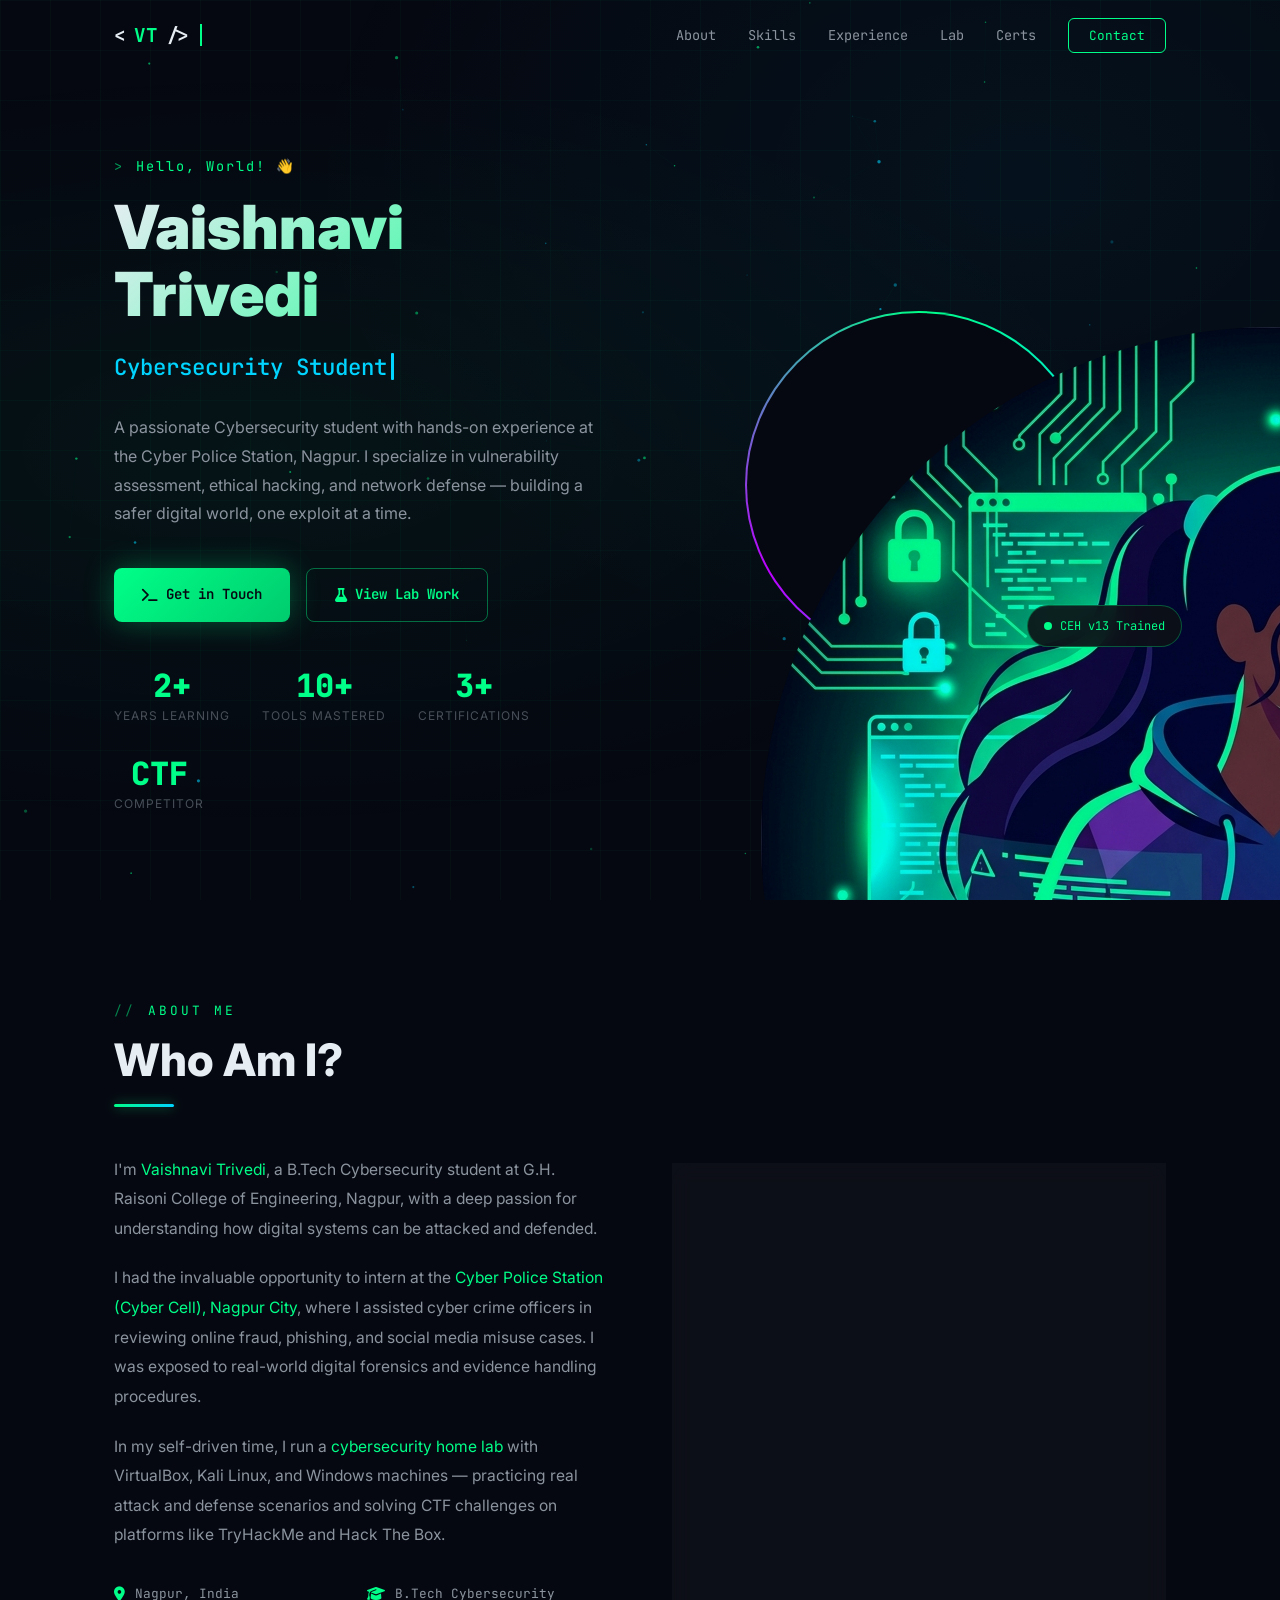
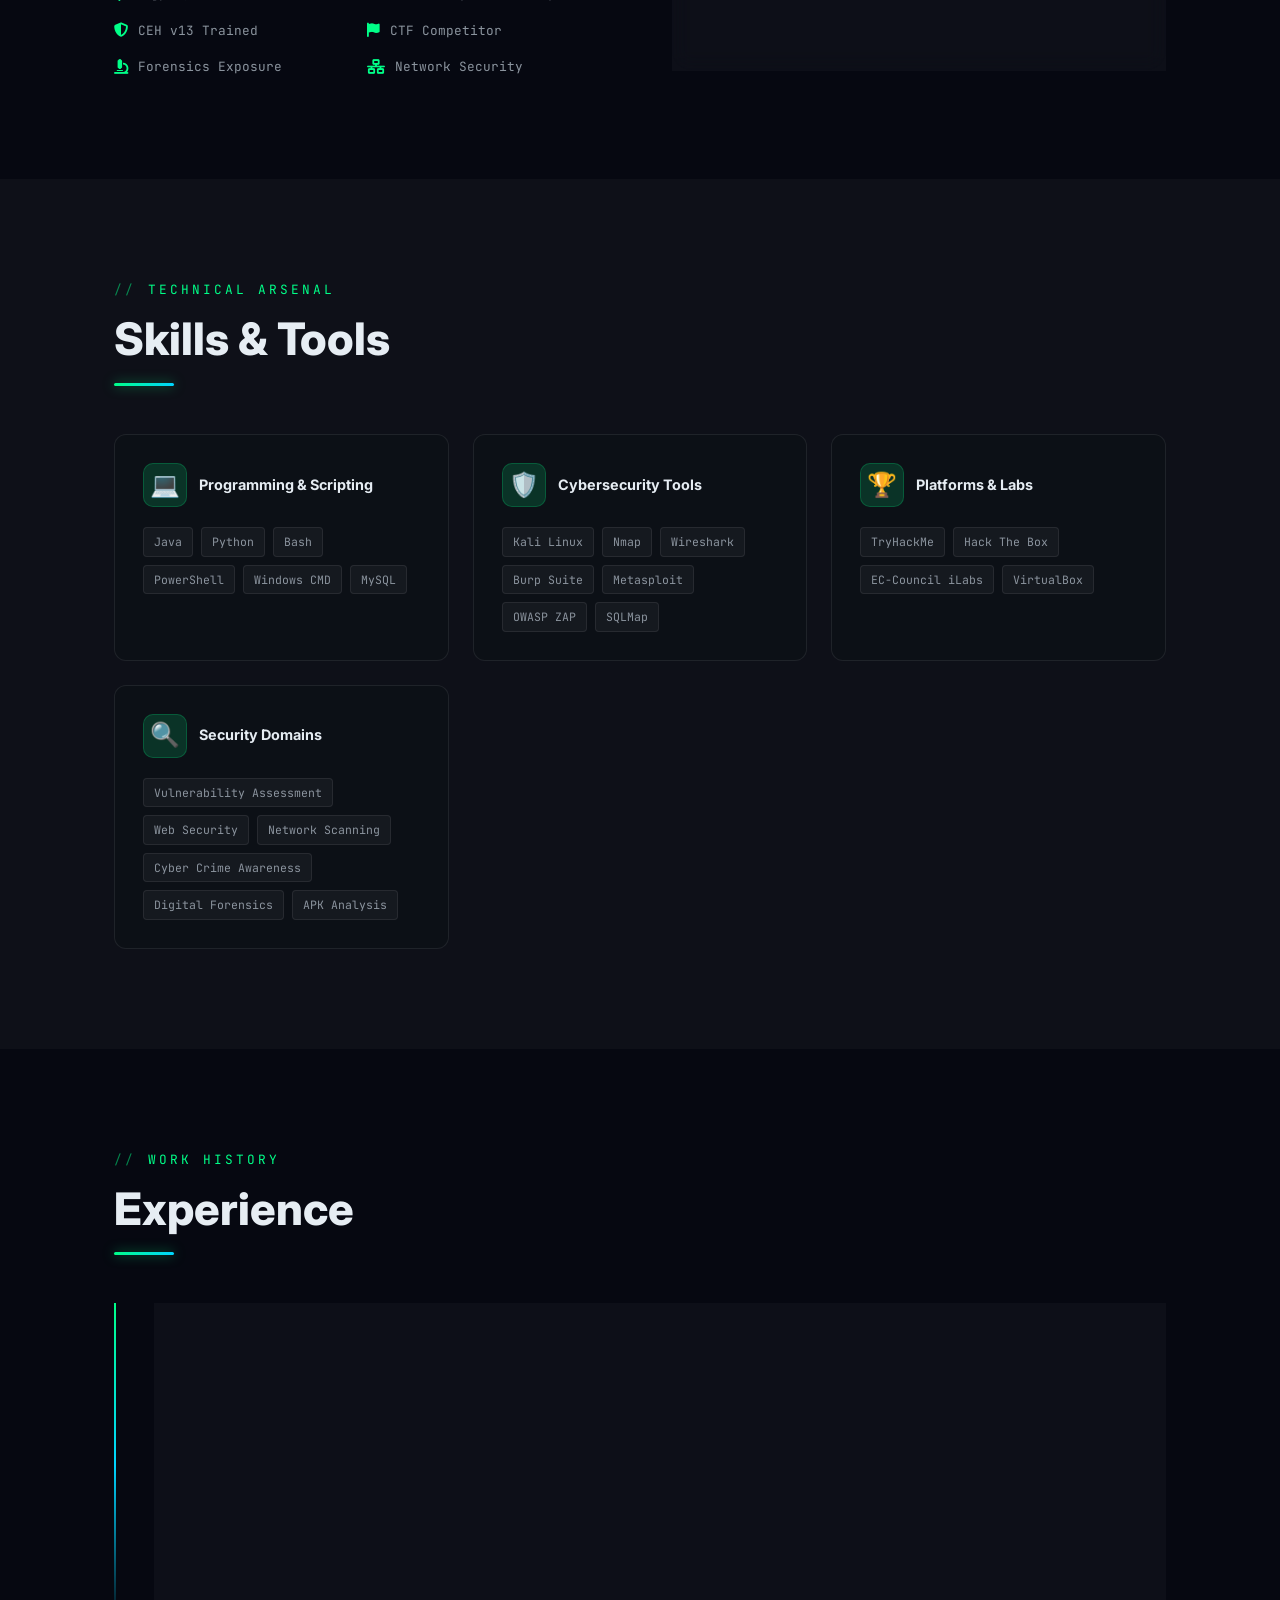
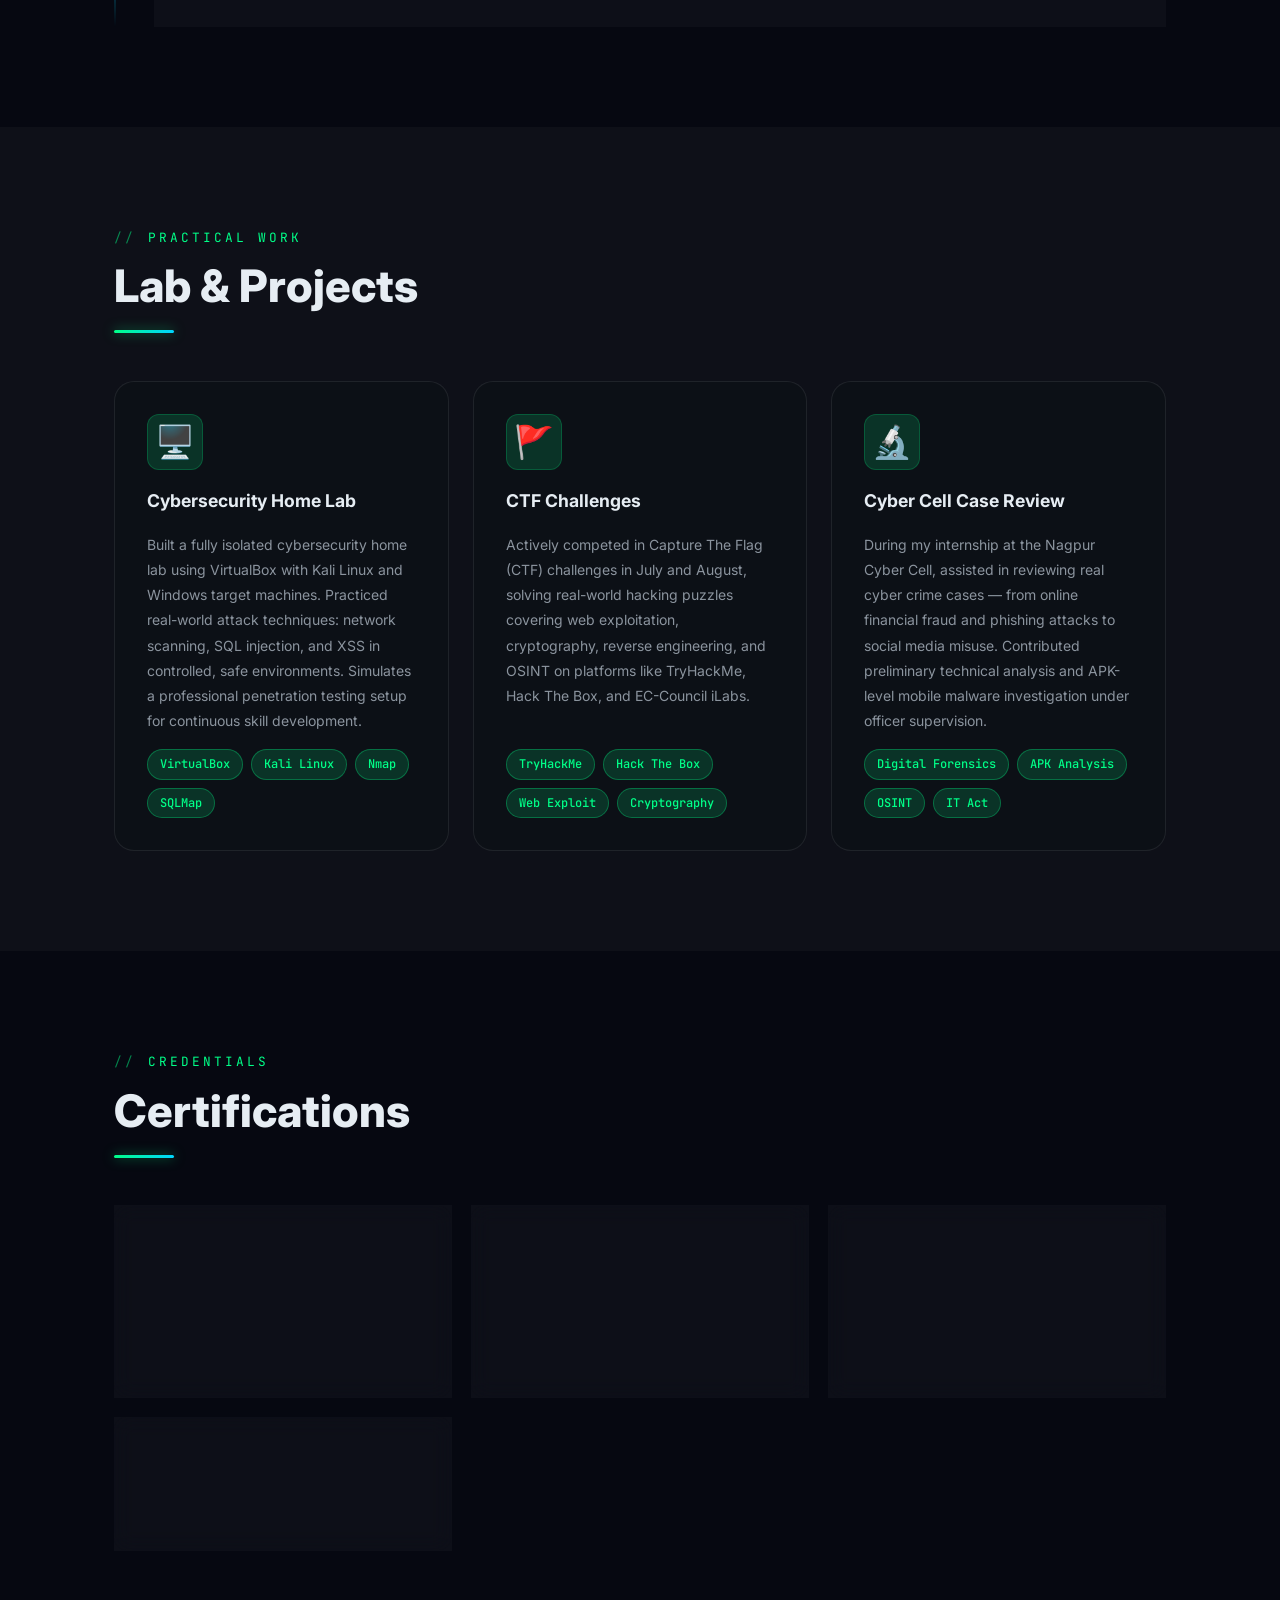
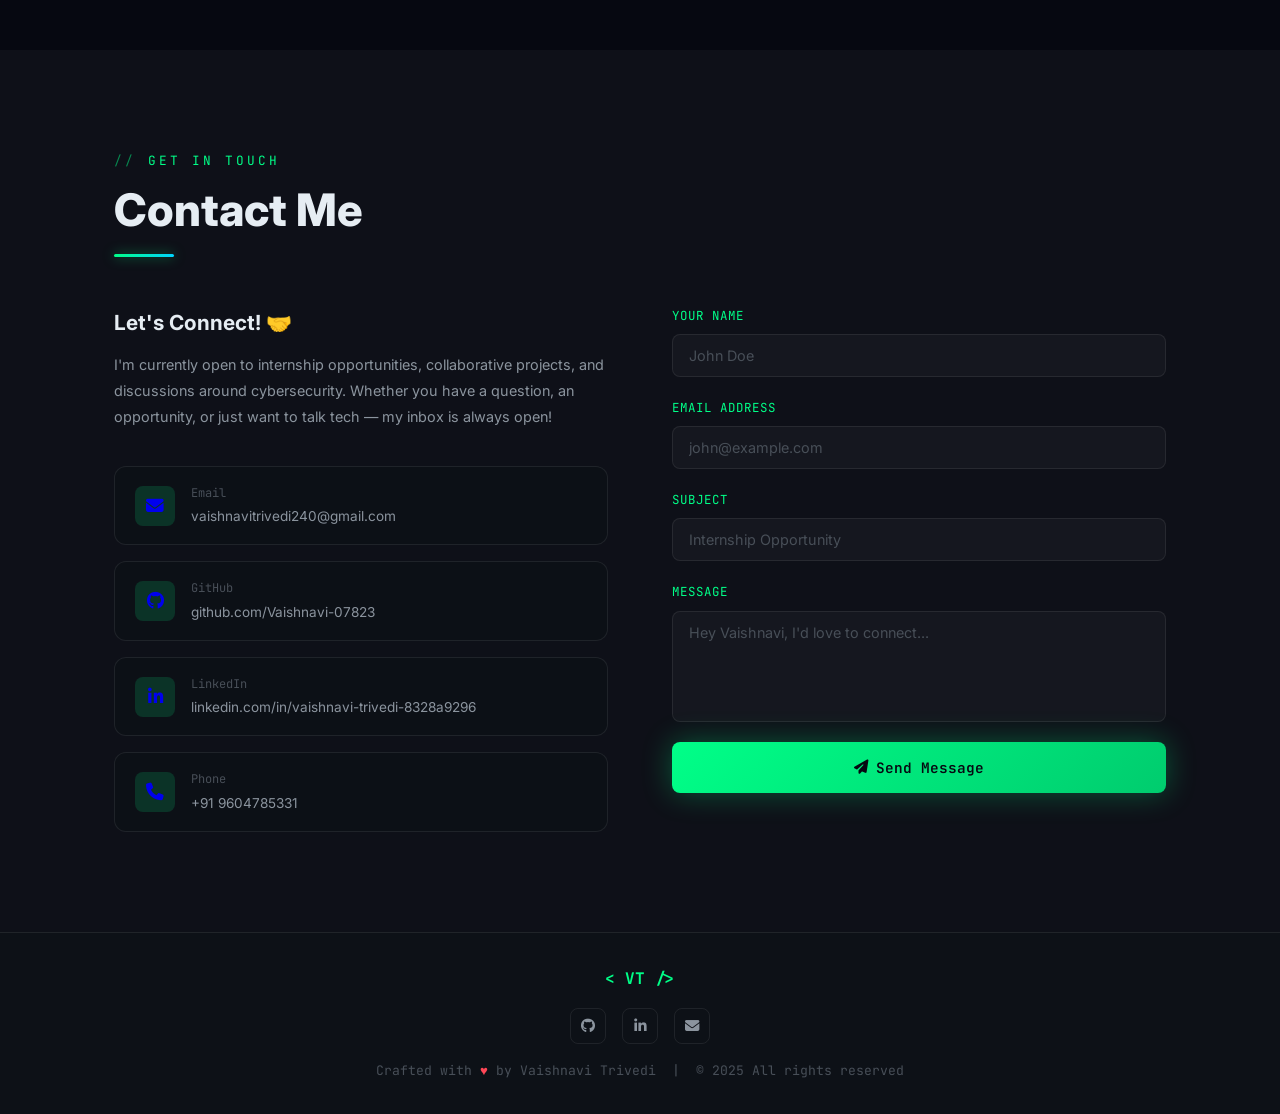
==== index.html @ 53941846 "Initial commit" ====
<!DOCTYPE html>
<html lang="en">

<head>
  <meta charset="UTF-8" />
  <meta name="viewport" content="width=device-width, initial-scale=1.0" />
  <meta name="description"
    content="Vaishnavi Trivedi – Cybersecurity Student & Ethical Hacker. Portfolio showcasing skills in network security, penetration testing, and digital forensics." />
  <meta name="keywords"
    content="Vaishnavi Trivedi, Cybersecurity, Ethical Hacking, CEH, Kali Linux, Penetration Testing, Portfolio" />
  <meta name="author" content="Vaishnavi Trivedi" />
  <meta property="og:title" content="Vaishnavi Trivedi | Cybersecurity Portfolio" />
  <meta property="og:description"
    content="Cybersecurity student specializing in vulnerability assessment, ethical hacking, and network security." />
  <title>Vaishnavi Trivedi | Cybersecurity Portfolio</title>
  <link rel="stylesheet" href="style.css" />
  <!-- Font Awesome for icons -->
  <link rel="stylesheet" href="https://cdnjs.cloudflare.com/ajax/libs/font-awesome/6.5.0/css/all.min.css" />
</head>

<body>

  <!-- Animated Background -->
  <div class="bg-grid"></div>
  <div class="bg-radial"></div>
  <canvas id="particles"></canvas>

  <!-- ===== NAVBAR ===== -->
  <nav id="navbar">
    <div class="nav-container">
      <a href="#hero" class="nav-logo">
        <span>&lt;</span>VT<span>/&gt;</span>
        <span class="cursor-blink"></span>
      </a>
      <button class="hamburger" id="hamburger" aria-label="Toggle menu">
        <span></span><span></span><span></span>
      </button>
      <ul class="nav-links" id="nav-links">
        <li><a href="#about">About</a></li>
        <li><a href="#skills">Skills</a></li>
        <li><a href="#experience">Experience</a></li>
        <li><a href="#projects">Lab</a></li>
        <li><a href="#certifications">Certs</a></li>
        <li><a href="#contact" class="nav-cta">Contact</a></li>
      </ul>
    </div>
  </nav>

  <!-- ===== HERO ===== -->
  <section id="hero">
    <div class="container">
      <div class="hero-content">
        <div class="hero-text">
          <div class="hero-eyebrow">Hello, World! 👋</div>
          <h1 class="hero-name">Vaishnavi Trivedi</h1>
          <div class="hero-typing-container">
            <span id="typing-text"></span><span class="cursor"></span>
          </div>
          <p class="hero-desc">
            A passionate Cybersecurity student with hands-on experience at the Cyber Police Station, Nagpur.
            I specialize in vulnerability assessment, ethical hacking, and network defense — building a safer digital
            world, one exploit at a time.
          </p>
          <div class="hero-btns">
            <a href="#contact" class="btn btn-primary" id="hero-contact-btn">
              <i class="fas fa-terminal"></i> Get in Touch
            </a>
            <a href="#projects" class="btn btn-outline" id="hero-lab-btn">
              <i class="fas fa-flask"></i> View Lab Work
            </a>
          </div>
          <div class="hero-stats">
            <div class="stat-item">
              <div class="stat-number">2+</div>
              <div class="stat-label">Years Learning</div>
            </div>
            <div class="stat-item">
              <div class="stat-number">10+</div>
              <div class="stat-label">Tools Mastered</div>
            </div>
            <div class="stat-item">
              <div class="stat-number">3+</div>
              <div class="stat-label">Certifications</div>
            </div>
            <div class="stat-item">
              <div class="stat-number">CTF</div>
              <div class="stat-label">Competitor</div>
            </div>
          </div>
        </div>
        <div class="hero-image-wrap">
          <div class="hero-image-ring">
            <img src="profile.png" alt="Vaishnavi Trivedi" class="hero-img" />
          </div>
          <div class="hero-badge">
            <span class="dot"></span>
            CEH v13 Trained
          </div>
        </div>
      </div>
    </div>
  </section>

  <!-- ===== ABOUT ===== -->
  <section id="about" class="section">
    <div class="container">
      <div class="reveal">
        <div class="section-label">About Me</div>
        <h2 class="section-title">Who Am I?</h2>
        <div class="line-accent"></div>
      </div>
      <div class="about-grid">
        <div class="about-text reveal">
          <p>
            I'm <span class="highlight">Vaishnavi Trivedi</span>, a B.Tech Cybersecurity student at
            G.H. Raisoni College of Engineering, Nagpur, with a deep passion for understanding how digital systems
            can be attacked and defended.
          </p>
          <p>
            I had the invaluable opportunity to intern at the <span class="highlight">Cyber Police Station (Cyber Cell),
              Nagpur City</span>,
            where I assisted cyber crime officers in reviewing online fraud, phishing, and social media misuse cases.
            I was exposed to real-world digital forensics and evidence handling procedures.
          </p>
          <p>
            In my self-driven time, I run a <span class="highlight">cybersecurity home lab</span> with VirtualBox, Kali
            Linux, and
            Windows machines — practicing real attack and defense scenarios and solving CTF challenges on platforms like
            TryHackMe and Hack The Box.
          </p>
          <div class="about-highlights">
            <div class="highlight-item"><span class="icon"><i class="fas fa-map-marker-alt"></i></span> Nagpur, India
            </div>
            <div class="highlight-item"><span class="icon"><i class="fas fa-graduation-cap"></i></span> B.Tech
              Cybersecurity</div>
            <div class="highlight-item"><span class="icon"><i class="fas fa-shield-alt"></i></span> CEH v13 Trained
            </div>
            <div class="highlight-item"><span class="icon"><i class="fas fa-flag"></i></span> CTF Competitor</div>
            <div class="highlight-item"><span class="icon"><i class="fas fa-microscope"></i></span> Forensics Exposure
            </div>
            <div class="highlight-item"><span class="icon"><i class="fas fa-network-wired"></i></span> Network Security
            </div>
          </div>
        </div>
        <div class="about-card reveal">
          <h3><i class="fas fa-graduation-cap"></i> &nbsp; Education</h3>
          <div class="edu-item">
            <div class="edu-degree">B.Tech – Cyber Security</div>
            <div class="edu-school">G.H. Raisoni College of Engineering, Nagpur</div>
            <div class="edu-year">2023 – 2027</div>
          </div>
          <div class="edu-item">
            <div class="edu-degree">HSC – Information Technology</div>
            <div class="edu-school">Priaanti Junior College, Nagpur</div>
            <div class="edu-year">2021 – 2023</div>
          </div>
          <div style="margin-top: 28px; padding-top: 24px; border-top: 1px solid var(--border);">
            <h3><i class="fas fa-envelope"></i> &nbsp; Contact Info</h3>
            <div style="display: flex; flex-direction: column; gap: 10px; margin-top: 12px;">
              <div class="highlight-item" style="font-size: 0.82rem;">
                <span class="icon"><i class="fas fa-phone"></i></span>
                <a href="tel:9604785331" style="color: var(--text-secondary); text-decoration: none;">+91 9604785331</a>
              </div>
              <div class="highlight-item" style="font-size: 0.82rem;">
                <span class="icon"><i class="fas fa-at"></i></span>
                <a href="mailto:vaishnavitrivedi240@gmail.com"
                  style="color: var(--text-secondary); text-decoration: none;">vaishnavitrivedi240@gmail.com</a>
              </div>
            </div>
          </div>
        </div>
      </div>
    </div>
  </section>

  <!-- ===== SKILLS ===== -->
  <section id="skills" class="section">
    <div class="container">
      <div class="reveal">
        <div class="section-label">Technical Arsenal</div>
        <h2 class="section-title">Skills & Tools</h2>
        <div class="line-accent"></div>
      </div>
      <div class="skills-grid">
        <div class="skill-card reveal">
          <div class="skill-card-header">
            <div class="skill-icon">💻</div>
            <h3>Programming & Scripting</h3>
          </div>
          <div class="skill-tags">
            <span class="skill-tag">Java</span>
            <span class="skill-tag">Python</span>
            <span class="skill-tag">Bash</span>
            <span class="skill-tag">PowerShell</span>
            <span class="skill-tag">Windows CMD</span>
            <span class="skill-tag">MySQL</span>
          </div>
        </div>
        <div class="skill-card reveal">
          <div class="skill-card-header">
            <div class="skill-icon">🛡️</div>
            <h3>Cybersecurity Tools</h3>
          </div>
          <div class="skill-tags">
            <span class="skill-tag">Kali Linux</span>
            <span class="skill-tag">Nmap</span>
            <span class="skill-tag">Wireshark</span>
            <span class="skill-tag">Burp Suite</span>
            <span class="skill-tag">Metasploit</span>
            <span class="skill-tag">OWASP ZAP</span>
            <span class="skill-tag">SQLMap</span>
          </div>
        </div>
        <div class="skill-card reveal">
          <div class="skill-card-header">
            <div class="skill-icon">🏆</div>
            <h3>Platforms & Labs</h3>
          </div>
          <div class="skill-tags">
            <span class="skill-tag">TryHackMe</span>
            <span class="skill-tag">Hack The Box</span>
            <span class="skill-tag">EC-Council iLabs</span>
            <span class="skill-tag">VirtualBox</span>
          </div>
        </div>
        <div class="skill-card reveal">
          <div class="skill-card-header">
            <div class="skill-icon">🔍</div>
            <h3>Security Domains</h3>
          </div>
          <div class="skill-tags">
            <span class="skill-tag">Vulnerability Assessment</span>
            <span class="skill-tag">Web Security</span>
            <span class="skill-tag">Network Scanning</span>
            <span class="skill-tag">Cyber Crime Awareness</span>
            <span class="skill-tag">Digital Forensics</span>
            <span class="skill-tag">APK Analysis</span>
          </div>
        </div>
      </div>
    </div>
  </section>

  <!-- ===== EXPERIENCE ===== -->
  <section id="experience" class="section">
    <div class="container">
      <div class="reveal">
        <div class="section-label">Work History</div>
        <h2 class="section-title">Experience</h2>
        <div class="line-accent"></div>
      </div>
      <div class="timeline">
        <div class="timeline-item reveal">
          <div class="timeline-dot"></div>
          <div class="timeline-card">
            <div class="timeline-header">
              <div class="timeline-title">Cybersecurity Intern</div>
              <div class="timeline-date">Dec 2025 – Jan 2026</div>
            </div>
            <div class="timeline-company">
              <i class="fas fa-building"></i> &nbsp; Cyber Police Station (Cyber Cell), Nagpur City
            </div>
            <ul class="timeline-list">
              <li>Assisted cyber crime officers in reviewing reported cases including online fraud, phishing, and social
                media misuse.</li>
              <li>Supported cyber crime complaint documentation and preliminary technical analysis under supervision.
              </li>
              <li>Gained hands-on exposure to basic cyber forensic examination of digital evidence.</li>
              <li>Assisted in social media analysis and financial fraud case review.</li>
              <li>Performed introductory APK analysis to understand malicious mobile application behavior.</li>
              <li>Learned cyber crime investigation workflow, cyber law basics (IT Act), and evidence handling
                procedures.</li>
            </ul>
          </div>
        </div>
      </div>
    </div>
  </section>

  <!-- ===== LAB / PROJECTS ===== -->
  <section id="projects" class="section">
    <div class="container">
      <div class="reveal">
        <div class="section-label">Practical Work</div>
        <h2 class="section-title">Lab & Projects</h2>
        <div class="line-accent"></div>
      </div>
      <div class="projects-grid">
        <div class="project-card reveal">
          <div class="project-icon">🖥️</div>
          <div class="project-title">Cybersecurity Home Lab</div>
          <div class="project-desc">
            Built a fully isolated cybersecurity home lab using VirtualBox with Kali Linux and Windows target machines.
            Practiced real-world attack techniques: network scanning, SQL injection, and XSS in controlled, safe
            environments.
            Simulates a professional penetration testing setup for continuous skill development.
          </div>
          <div class="project-tags">
            <span class="tag">VirtualBox</span>
            <span class="tag">Kali Linux</span>
            <span class="tag">Nmap</span>
            <span class="tag">SQLMap</span>
          </div>
        </div>
        <div class="project-card reveal">
          <div class="project-icon">🚩</div>
          <div class="project-title">CTF Challenges</div>
          <div class="project-desc">
            Actively competed in Capture The Flag (CTF) challenges in July and August, solving real-world hacking
            puzzles covering web exploitation, cryptography, reverse engineering, and OSINT on platforms like
            TryHackMe, Hack The Box, and EC-Council iLabs.
          </div>
          <div class="project-tags">
            <span class="tag">TryHackMe</span>
            <span class="tag">Hack The Box</span>
            <span class="tag">Web Exploit</span>
            <span class="tag">Cryptography</span>
          </div>
        </div>
        <div class="project-card reveal">
          <div class="project-icon">🔬</div>
          <div class="project-title">Cyber Cell Case Review</div>
          <div class="project-desc">
            During my internship at the Nagpur Cyber Cell, assisted in reviewing real cyber crime cases — from online
            financial
            fraud and phishing attacks to social media misuse. Contributed preliminary technical analysis and APK-level
            mobile malware investigation under officer supervision.
          </div>
          <div class="project-tags">
            <span class="tag">Digital Forensics</span>
            <span class="tag">APK Analysis</span>
            <span class="tag">OSINT</span>
            <span class="tag">IT Act</span>
          </div>
        </div>
      </div>
    </div>
  </section>

  <!-- ===== CERTIFICATIONS ===== -->
  <section id="certifications" class="section">
    <div class="container">
      <div class="reveal">
        <div class="section-label">Credentials</div>
        <h2 class="section-title">Certifications</h2>
        <div class="line-accent"></div>
      </div>
      <div class="certs-grid">
        <div class="cert-card reveal">
          <div class="cert-icon">🎯</div>
          <div class="cert-info">
            <div class="cert-name">Certified Ethical Hacker (CEH v13)</div>
            <div class="cert-issuer">EC-Council / Simplilearn</div>
            <span class="cert-status completed">Training Completed</span>
            <span class="cert-status scheduled" style="margin-left: 6px;">Exam: March 2026</span>
          </div>
        </div>
        <div class="cert-card reveal">
          <div class="cert-icon">🌐</div>
          <div class="cert-info">
            <div class="cert-name">CompTIA Network+</div>
            <div class="cert-issuer">CompTIA</div>
            <span class="cert-status completed">Training – 11 CDUs</span>
          </div>
        </div>
        <div class="cert-card reveal">
          <div class="cert-icon">📚</div>
          <div class="cert-info">
            <div class="cert-name">Cybersecurity Courses</div>
            <div class="cert-issuer">Great Learning</div>
            <span class="cert-status completed">3 Courses Completed</span>
          </div>
        </div>
        <div class="cert-card reveal">
          <div class="cert-icon">🚩</div>
          <div class="cert-info">
            <div class="cert-name">CTF Participation</div>
            <div class="cert-issuer">Multiple Platforms</div>
            <span class="cert-status completed">July & August</span>
          </div>
        </div>
      </div>
    </div>
  </section>

  <!-- ===== CONTACT ===== -->
  <section id="contact" class="section">
    <div class="container">
      <div class="reveal">
        <div class="section-label">Get In Touch</div>
        <h2 class="section-title">Contact Me</h2>
        <div class="line-accent"></div>
      </div>
      <div class="contact-grid">
        <div class="reveal">
          <div class="contact-info-title">Let's Connect! 🤝</div>
          <div class="contact-info-desc">
            I'm currently open to internship opportunities, collaborative projects, and discussions around
            cybersecurity.
            Whether you have a question, an opportunity, or just want to talk tech — my inbox is always open!
          </div>
          <div class="contact-links">
            <a href="mailto:vaishnavitrivedi240@gmail.com" class="contact-link" id="email-link">
              <div class="contact-link-icon"><i class="fas fa-envelope"></i></div>
              <div class="contact-link-text">
                <span class="contact-link-label">Email</span>
                vaishnavitrivedi240@gmail.com
              </div>
            </a>
            <a href="https://github.com/Vaishnavi-07823" target="_blank" rel="noopener" class="contact-link"
              id="github-link">
              <div class="contact-link-icon"><i class="fab fa-github"></i></div>
              <div class="contact-link-text">
                <span class="contact-link-label">GitHub</span>
                github.com/Vaishnavi-07823
              </div>
            </a>
            <a href="https://linkedin.com/in/vaishnavi-trivedi-8328a9296/" target="_blank" rel="noopener"
              class="contact-link" id="linkedin-link">
              <div class="contact-link-icon"><i class="fab fa-linkedin-in"></i></div>
              <div class="contact-link-text">
                <span class="contact-link-label">LinkedIn</span>
                linkedin.com/in/vaishnavi-trivedi-8328a9296
              </div>
            </a>
            <a href="tel:9604785331" class="contact-link" id="phone-link">
              <div class="contact-link-icon"><i class="fas fa-phone"></i></div>
              <div class="contact-link-text">
                <span class="contact-link-label">Phone</span>
                +91 9604785331
              </div>
            </a>
          </div>
        </div>
        <div class="reveal">
          <form class="contact-form" id="contact-form">
            <div class="form-group">
              <label for="name">YOUR NAME</label>
              <input type="text" id="name" name="name" placeholder="John Doe" required />
            </div>
            <div class="form-group">
              <label for="email">EMAIL ADDRESS</label>
              <input type="email" id="email" name="email" placeholder="john@example.com" required />
            </div>
            <div class="form-group">
              <label for="subject">SUBJECT</label>
              <input type="text" id="subject" name="subject" placeholder="Internship Opportunity" required />
            </div>
            <div class="form-group">
              <label for="message">MESSAGE</label>
              <textarea id="message" name="message" rows="5" placeholder="Hey Vaishnavi, I'd love to connect..."
                required></textarea>
            </div>
            <button type="submit" class="btn btn-primary btn-submit" id="submit-btn">
              <i class="fas fa-paper-plane"></i> Send Message
            </button>
          </form>
        </div>
      </div>
    </div>
  </section>

  <!-- ===== FOOTER ===== -->
  <footer>
    <div class="container">
      <div class="footer-content">
        <div class="footer-logo">&lt; VT /&gt;</div>
        <div class="footer-social">
          <a href="https://github.com/Vaishnavi-07823" target="_blank" rel="noopener" title="GitHub"
            id="footer-github"><i class="fab fa-github"></i></a>
          <a href="https://linkedin.com/in/vaishnavi-trivedi-8328a9296/" target="_blank" rel="noopener" title="LinkedIn"
            id="footer-linkedin"><i class="fab fa-linkedin-in"></i></a>
          <a href="mailto:vaishnavitrivedi240@gmail.com" title="Email" id="footer-email"><i
              class="fas fa-envelope"></i></a>
        </div>
        <div class="footer-text">
          Crafted with <span class="heart">♥</span> by Vaishnavi Trivedi &nbsp;|&nbsp; © 2025 All rights reserved
        </div>
      </div>
    </div>
  </footer>

  <!-- Scroll To Top -->
  <button id="scroll-top" aria-label="Scroll to top" title="Back to top">
    <i class="fas fa-chevron-up"></i>
  </button>

  <script src="script.js"></script>
</body>

</html>
---- style.css ----
/* ===== IMPORTS ===== */
@import url('https://fonts.googleapis.com/css2?family=Inter:wght@300;400;500;600;700;800;900&family=JetBrains+Mono:wght@400;500;700&display=swap');

/* ===== CSS VARIABLES ===== */
:root {
  --bg-primary: #060811;
  --bg-secondary: #0d1117;
  --bg-card: rgba(13, 17, 23, 0.8);
  --bg-glass: rgba(255, 255, 255, 0.03);
  --neon-green: #00ff88;
  --neon-cyan: #00d4ff;
  --neon-purple: #bd00ff;
  --accent: #00ff88;
  --accent-dim: rgba(0, 255, 136, 0.15);
  --text-primary: #e6edf3;
  --text-secondary: #8b949e;
  --text-muted: #484f58;
  --border: rgba(255, 255, 255, 0.08);
  --border-glow: rgba(0, 255, 136, 0.3);
  --font-main: 'Inter', sans-serif;
  --font-mono: 'JetBrains Mono', monospace;
  --nav-height: 70px;
  --transition: all 0.3s cubic-bezier(0.4, 0, 0.2, 1);
  --shadow-glow: 0 0 30px rgba(0, 255, 136, 0.15);
  --shadow-card: 0 8px 32px rgba(0, 0, 0, 0.5);
  --radius: 12px;
  --radius-lg: 20px;
}

/* ===== RESET & BASE ===== */
*, *::before, *::after { box-sizing: border-box; margin: 0; padding: 0; }

html { scroll-behavior: smooth; scroll-padding-top: var(--nav-height); }

body {
  font-family: var(--font-main);
  background-color: var(--bg-primary);
  color: var(--text-primary);
  line-height: 1.7;
  overflow-x: hidden;
}

/* ===== SCROLLBAR ===== */
::-webkit-scrollbar { width: 6px; }
::-webkit-scrollbar-track { background: var(--bg-secondary); }
::-webkit-scrollbar-thumb { background: var(--neon-green); border-radius: 3px; }

/* ===== SELECTION ===== */
::selection { background: var(--accent-dim); color: var(--neon-green); }

/* ===== ANIMATED BG ===== */
.bg-grid {
  position: fixed;
  inset: 0;
  background-image:
    linear-gradient(rgba(0, 255, 136, 0.03) 1px, transparent 1px),
    linear-gradient(90deg, rgba(0, 255, 136, 0.03) 1px, transparent 1px);
  background-size: 50px 50px;
  z-index: 0;
  pointer-events: none;
}

.bg-radial {
  position: fixed;
  inset: 0;
  background: radial-gradient(ellipse at 20% 50%, rgba(0, 255, 136, 0.05) 0%, transparent 60%),
              radial-gradient(ellipse at 80% 20%, rgba(0, 212, 255, 0.05) 0%, transparent 50%);
  z-index: 0;
  pointer-events: none;
}

/* ===== PARTICLES ===== */
#particles {
  position: fixed;
  inset: 0;
  z-index: 0;
  pointer-events: none;
}

/* ===== UTILITY ===== */
.container { max-width: 1100px; margin: 0 auto; padding: 0 24px; position: relative; z-index: 1; }
.section { padding: 100px 0; }
.highlight { color: var(--neon-green); }
.tag {
  display: inline-block;
  padding: 4px 12px;
  background: var(--accent-dim);
  color: var(--neon-green);
  border: 1px solid rgba(0, 255, 136, 0.3);
  border-radius: 20px;
  font-family: var(--font-mono);
  font-size: 0.75rem;
  font-weight: 500;
}

.section-label {
  font-family: var(--font-mono);
  font-size: 0.8rem;
  color: var(--neon-green);
  letter-spacing: 3px;
  text-transform: uppercase;
  display: flex;
  align-items: center;
  gap: 12px;
  margin-bottom: 12px;
}
.section-label::before {
  content: '//';
  opacity: 0.5;
}

.section-title {
  font-size: clamp(1.8rem, 4vw, 2.8rem);
  font-weight: 800;
  color: var(--text-primary);
  line-height: 1.2;
  margin-bottom: 16px;
}

.line-accent {
  width: 60px;
  height: 3px;
  background: linear-gradient(90deg, var(--neon-green), var(--neon-cyan));
  border-radius: 2px;
  margin-bottom: 48px;
  box-shadow: 0 0 12px rgba(0, 255, 136, 0.5);
}

/* ===== NAVBAR ===== */
#navbar {
  position: fixed;
  top: 0; left: 0; right: 0;
  height: var(--nav-height);
  z-index: 1000;
  transition: var(--transition);
}
#navbar.scrolled {
  background: rgba(6, 8, 17, 0.95);
  backdrop-filter: blur(20px);
  border-bottom: 1px solid var(--border);
  box-shadow: 0 4px 30px rgba(0, 0, 0, 0.5);
}
.nav-container {
  max-width: 1100px;
  margin: 0 auto;
  padding: 0 24px;
  height: 100%;
  display: flex;
  align-items: center;
  justify-content: space-between;
}
.nav-logo {
  font-family: var(--font-mono);
  font-size: 1.2rem;
  font-weight: 700;
  color: var(--neon-green);
  text-decoration: none;
  display: flex;
  align-items: center;
  gap: 8px;
}
.nav-logo span { color: var(--text-primary); }
.nav-logo .cursor-blink {
  display: inline-block;
  width: 2px;
  height: 1.1em;
  background: var(--neon-green);
  margin-left: 2px;
  animation: blink 1s step-end infinite;
  vertical-align: middle;
}

.nav-links {
  display: flex;
  align-items: center;
  gap: 32px;
  list-style: none;
}
.nav-links a {
  font-family: var(--font-mono);
  font-size: 0.85rem;
  color: var(--text-secondary);
  text-decoration: none;
  transition: var(--transition);
  position: relative;
}
.nav-links a::before {
  content: '';
  position: absolute;
  bottom: -4px;
  left: 0; right: 0;
  height: 1px;
  background: var(--neon-green);
  transform: scaleX(0);
  transition: var(--transition);
}
.nav-links a:hover, .nav-links a.active {
  color: var(--neon-green);
}
.nav-links a:hover::before, .nav-links a.active::before {
  transform: scaleX(1);
}
.nav-cta {
  font-family: var(--font-mono) !important;
  font-size: 0.8rem !important;
  padding: 8px 20px;
  background: transparent;
  border: 1px solid var(--neon-green);
  color: var(--neon-green) !important;
  border-radius: 6px;
  cursor: pointer;
  transition: var(--transition) !important;
}
.nav-cta:hover {
  background: var(--accent-dim) !important;
  box-shadow: 0 0 20px rgba(0, 255, 136, 0.2) !important;
}
.nav-cta::before { display: none !important; }

.hamburger {
  display: none;
  flex-direction: column;
  gap: 5px;
  cursor: pointer;
  padding: 8px;
  background: none;
  border: none;
}
.hamburger span {
  display: block;
  width: 22px;
  height: 2px;
  background: var(--neon-green);
  border-radius: 2px;
  transition: var(--transition);
}
.hamburger.active span:nth-child(1) { transform: translateY(7px) rotate(45deg); }
.hamburger.active span:nth-child(2) { opacity: 0; }
.hamburger.active span:nth-child(3) { transform: translateY(-7px) rotate(-45deg); }

/* ===== HERO ===== */
#hero {
  min-height: 100vh;
  display: flex;
  align-items: center;
  position: relative;
  overflow: hidden;
  padding-top: var(--nav-height);
}

.hero-content {
  display: grid;
  grid-template-columns: 1fr 1fr;
  gap: 64px;
  align-items: center;
}

.hero-text { animation: fadeInLeft 0.8s ease forwards; }

.hero-eyebrow {
  font-family: var(--font-mono);
  font-size: 0.85rem;
  color: var(--neon-green);
  letter-spacing: 2px;
  margin-bottom: 16px;
  display: flex;
  align-items: center;
  gap: 12px;
}
.hero-eyebrow::before { content: '>'; opacity: 0.6; }

.hero-name {
  font-size: clamp(2.2rem, 5vw, 3.8rem);
  font-weight: 900;
  line-height: 1.1;
  margin-bottom: 16px;
  background: linear-gradient(135deg, var(--text-primary) 0%, var(--neon-green) 100%);
  -webkit-background-clip: text;
  -webkit-text-fill-color: transparent;
  background-clip: text;
}

.hero-typing-container {
  font-family: var(--font-mono);
  font-size: clamp(1rem, 2.5vw, 1.4rem);
  font-weight: 500;
  color: var(--neon-cyan);
  min-height: 2em;
  margin-bottom: 24px;
  display: flex;
  align-items: center;
  gap: 4px;
}
#typing-text { display: inline; }
.cursor {
  display: inline-block;
  width: 3px;
  height: 1.2em;
  background: var(--neon-cyan);
  border-radius: 1px;
  animation: blink 0.8s step-end infinite;
  flex-shrink: 0;
}

.hero-desc {
  font-size: 1rem;
  color: var(--text-secondary);
  max-width: 480px;
  margin-bottom: 40px;
  line-height: 1.8;
}

.hero-btns { display: flex; gap: 16px; flex-wrap: wrap; }

.btn {
  padding: 14px 28px;
  border-radius: 8px;
  font-family: var(--font-mono);
  font-size: 0.875rem;
  font-weight: 600;
  cursor: pointer;
  text-decoration: none;
  display: inline-flex;
  align-items: center;
  gap: 8px;
  transition: var(--transition);
  position: relative;
  overflow: hidden;
}
.btn::before {
  content: '';
  position: absolute;
  inset: 0;
  background: linear-gradient(45deg, transparent, rgba(255,255,255,0.03), transparent);
  transform: translateX(-100%);
  transition: transform 0.5s ease;
}
.btn:hover::before { transform: translateX(100%); }

.btn-primary {
  background: linear-gradient(135deg, var(--neon-green) 0%, #00cc6e 100%);
  color: var(--bg-primary);
  border: none;
  box-shadow: 0 0 30px rgba(0, 255, 136, 0.3);
}
.btn-primary:hover {
  transform: translateY(-2px);
  box-shadow: 0 0 50px rgba(0, 255, 136, 0.5);
}

.btn-outline {
  background: transparent;
  color: var(--neon-green);
  border: 1px solid rgba(0, 255, 136, 0.4);
}
.btn-outline:hover {
  background: var(--accent-dim);
  border-color: var(--neon-green);
  transform: translateY(-2px);
  box-shadow: var(--shadow-glow);
}

/* Hero Image */
.hero-image-wrap {
  display: flex;
  justify-content: center;
  animation: fadeInRight 0.8s ease forwards;
  position: relative;
}

.hero-image-ring {
  position: relative;
  width: 340px;
  height: 340px;
}

.hero-image-ring::before {
  content: '';
  position: absolute;
  inset: -4px;
  border-radius: 50%;
  background: conic-gradient(from 0deg, var(--neon-green), var(--neon-cyan), var(--neon-purple), var(--neon-green));
  animation: spin 4s linear infinite;
}
.hero-image-ring::after {
  content: '';
  position: absolute;
  inset: -2px;
  border-radius: 50%;
  background: var(--bg-primary);
}

.hero-img {
  position: absolute;
  inset: 12px;
  border-radius: 50%;
  object-fit: cover;
  z-index: 1;
  filter: brightness(0.95) saturate(1.1);
}

.hero-badge {
  position: absolute;
  bottom: 8px;
  right: -16px;
  background: rgba(13, 17, 23, 0.9);
  border: 1px solid var(--border-glow);
  border-radius: 40px;
  padding: 10px 16px;
  display: flex;
  align-items: center;
  gap: 8px;
  font-family: var(--font-mono);
  font-size: 0.75rem;
  color: var(--neon-green);
  backdrop-filter: blur(10px);
  z-index: 2;
  animation: float 3s ease-in-out infinite;
}
.hero-badge .dot {
  width: 8px; height: 8px;
  background: var(--neon-green);
  border-radius: 50%;
  animation: pulse 1.5s ease-in-out infinite;
}

.hero-stats {
  display: flex;
  gap: 32px;
  margin-top: 48px;
  flex-wrap: wrap;
}
.stat-item { text-align: center; }
.stat-number {
  font-size: 2rem;
  font-weight: 900;
  color: var(--neon-green);
  font-family: var(--font-mono);
  line-height: 1;
}
.stat-label {
  font-size: 0.75rem;
  color: var(--text-muted);
  text-transform: uppercase;
  letter-spacing: 1px;
  margin-top: 4px;
}

/* ===== ABOUT ===== */
#about { background: transparent; }

.about-grid {
  display: grid;
  grid-template-columns: 1fr 1fr;
  gap: 64px;
  align-items: center;
}

.about-text p {
  color: var(--text-secondary);
  margin-bottom: 20px;
  line-height: 1.9;
  font-size: 0.975rem;
}

.about-highlights {
  display: grid;
  grid-template-columns: 1fr 1fr;
  gap: 12px;
  margin-top: 32px;
}

.highlight-item {
  display: flex;
  align-items: center;
  gap: 10px;
  font-family: var(--font-mono);
  font-size: 0.8rem;
  color: var(--text-secondary);
}
.highlight-item .icon {
  color: var(--neon-green);
  font-size: 0.9rem;
}

.about-card {
  background: var(--bg-glass);
  border: 1px solid var(--border);
  border-radius: var(--radius-lg);
  padding: 32px;
  position: relative;
  overflow: hidden;
  backdrop-filter: blur(10px);
}
.about-card::before {
  content: '';
  position: absolute;
  top: 0; left: 0; right: 0;
  height: 2px;
  background: linear-gradient(90deg, var(--neon-green), var(--neon-cyan));
}

.about-card h3 {
  font-size: 1rem;
  font-weight: 700;
  color: var(--neon-green);
  font-family: var(--font-mono);
  margin-bottom: 24px;
  display: flex;
  align-items: center;
  gap: 8px;
}

.edu-item {
  margin-bottom: 24px;
  padding-bottom: 24px;
  border-bottom: 1px solid var(--border);
  position: relative;
  padding-left: 16px;
}
.edu-item::before {
  content: '';
  position: absolute;
  left: 0; top: 6px;
  width: 4px; height: 4px;
  background: var(--neon-green);
  border-radius: 50%;
  box-shadow: 0 0 8px var(--neon-green);
}
.edu-item:last-child { margin-bottom: 0; padding-bottom: 0; border-bottom: none; }
.edu-degree { font-weight: 700; font-size: 0.9rem; color: var(--text-primary); }
.edu-school { font-size: 0.85rem; color: var(--neon-cyan); margin: 4px 0; }
.edu-year { font-family: var(--font-mono); font-size: 0.75rem; color: var(--text-muted); }

/* ===== SKILLS ===== */
#skills { background: var(--bg-glass); }

.skills-grid {
  display: grid;
  grid-template-columns: repeat(auto-fit, minmax(280px, 1fr));
  gap: 24px;
}

.skill-card {
  background: var(--bg-card);
  border: 1px solid var(--border);
  border-radius: var(--radius);
  padding: 28px;
  position: relative;
  overflow: hidden;
  transition: var(--transition);
  cursor: default;
}
.skill-card::before {
  content: '';
  position: absolute;
  inset: 0;
  background: linear-gradient(135deg, var(--accent-dim), transparent);
  opacity: 0;
  transition: var(--transition);
}
.skill-card:hover {
  border-color: var(--border-glow);
  transform: translateY(-4px);
  box-shadow: var(--shadow-glow);
}
.skill-card:hover::before { opacity: 1; }

.skill-card-header {
  display: flex;
  align-items: center;
  gap: 12px;
  margin-bottom: 20px;
}
.skill-icon {
  font-size: 1.5rem;
  width: 44px; height: 44px;
  display: flex; align-items: center; justify-content: center;
  background: var(--accent-dim);
  border: 1px solid rgba(0, 255, 136, 0.2);
  border-radius: 10px;
}
.skill-card-header h3 {
  font-size: 0.9rem;
  font-weight: 700;
  color: var(--text-primary);
}

.skill-tags {
  display: flex;
  flex-wrap: wrap;
  gap: 8px;
}
.skill-tag {
  font-family: var(--font-mono);
  font-size: 0.72rem;
  padding: 4px 10px;
  background: rgba(255,255,255,0.04);
  border: 1px solid var(--border);
  border-radius: 4px;
  color: var(--text-secondary);
  transition: var(--transition);
}
.skill-card:hover .skill-tag {
  border-color: rgba(0, 255, 136, 0.2);
  color: var(--text-primary);
}

/* ===== EXPERIENCE ===== */
#experience { background: transparent; }

.timeline {
  position: relative;
  padding-left: 40px;
}
.timeline::before {
  content: '';
  position: absolute;
  left: 0; top: 0; bottom: 0;
  width: 2px;
  background: linear-gradient(to bottom, var(--neon-green), var(--neon-cyan), transparent);
}

.timeline-item {
  position: relative;
  margin-bottom: 48px;
  animation: fadeInLeft 0.6s ease forwards;
  opacity: 0;
}
.timeline-item.visible { opacity: 1; }
.timeline-item:last-child { margin-bottom: 0; }

.timeline-dot {
  position: absolute;
  left: -47px;
  top: 6px;
  width: 14px; height: 14px;
  background: var(--neon-green);
  border-radius: 50%;
  box-shadow: 0 0 16px rgba(0, 255, 136, 0.6);
  border: 2px solid var(--bg-primary);
}

.timeline-card {
  background: var(--bg-glass);
  border: 1px solid var(--border);
  border-radius: var(--radius);
  padding: 28px;
  transition: var(--transition);
  backdrop-filter: blur(10px);
  position: relative;
  overflow: hidden;
}
.timeline-card::before {
  content: '';
  position: absolute;
  top: 0; left: 0; right: 0;
  height: 2px;
  background: linear-gradient(90deg, var(--neon-green), transparent);
}
.timeline-card:hover {
  border-color: var(--border-glow);
  box-shadow: var(--shadow-glow);
}

.timeline-header {
  display: flex;
  justify-content: space-between;
  align-items: flex-start;
  flex-wrap: wrap;
  gap: 12px;
  margin-bottom: 8px;
}
.timeline-title { font-size: 1.05rem; font-weight: 700; color: var(--text-primary); }
.timeline-date {
  font-family: var(--font-mono);
  font-size: 0.75rem;
  color: var(--neon-green);
  background: var(--accent-dim);
  padding: 4px 10px;
  border-radius: 4px;
}
.timeline-company { font-size: 0.875rem; color: var(--neon-cyan); margin-bottom: 16px; }

.timeline-list {
  list-style: none;
  display: flex;
  flex-direction: column;
  gap: 8px;
}
.timeline-list li {
  display: flex;
  gap: 10px;
  font-size: 0.875rem;
  color: var(--text-secondary);
  line-height: 1.7;
}
.timeline-list li::before {
  content: '▸';
  color: var(--neon-green);
  flex-shrink: 0;
  margin-top: 1px;
}

/* ===== LAB / PROJECTS ===== */
#projects { background: var(--bg-glass); }

.projects-grid {
  display: grid;
  grid-template-columns: repeat(auto-fit, minmax(320px, 1fr));
  gap: 24px;
}

.project-card {
  background: var(--bg-card);
  border: 1px solid var(--border);
  border-radius: var(--radius-lg);
  padding: 32px;
  position: relative;
  overflow: hidden;
  transition: var(--transition);
  display: flex;
  flex-direction: column;
  gap: 16px;
}
.project-card::after {
  content: '';
  position: absolute;
  bottom: 0; left: 0; right: 0;
  height: 3px;
  background: linear-gradient(90deg, var(--neon-green), var(--neon-cyan));
  transform: scaleX(0);
  transform-origin: left;
  transition: var(--transition);
}
.project-card:hover {
  border-color: var(--border-glow);
  transform: translateY(-6px);
  box-shadow: var(--shadow-card), var(--shadow-glow);
}
.project-card:hover::after { transform: scaleX(1); }

.project-icon {
  font-size: 2rem;
  width: 56px; height: 56px;
  display: flex; align-items: center; justify-content: center;
  background: var(--accent-dim);
  border: 1px solid rgba(0, 255, 136, 0.2);
  border-radius: 12px;
}
.project-title { font-size: 1.1rem; font-weight: 700; color: var(--text-primary); }
.project-desc { font-size: 0.875rem; color: var(--text-secondary); line-height: 1.8; flex: 1; }
.project-tags { display: flex; flex-wrap: wrap; gap: 8px; }

/* ===== CERTIFICATIONS ===== */
#certifications { background: transparent; }

.certs-grid {
  display: grid;
  grid-template-columns: repeat(auto-fit, minmax(260px, 1fr));
  gap: 20px;
}

.cert-card {
  background: var(--bg-glass);
  border: 1px solid var(--border);
  border-radius: var(--radius);
  padding: 24px;
  display: flex;
  align-items: flex-start;
  gap: 16px;
  transition: var(--transition);
  backdrop-filter: blur(10px);
}
.cert-card:hover {
  border-color: var(--border-glow);
  transform: translateY(-3px);
  box-shadow: var(--shadow-glow);
}
.cert-icon {
  font-size: 1.8rem;
  flex-shrink: 0;
  width: 48px; height: 48px;
  display: flex; align-items: center; justify-content: center;
  background: var(--accent-dim);
  border-radius: 10px;
}
.cert-info {}
.cert-name { font-size: 0.9rem; font-weight: 700; color: var(--text-primary); margin-bottom: 4px; }
.cert-issuer { font-size: 0.78rem; color: var(--neon-cyan); font-family: var(--font-mono); }
.cert-status {
  font-size: 0.72rem;
  margin-top: 8px;
  padding: 2px 8px;
  border-radius: 20px;
  display: inline-block;
  font-family: var(--font-mono);
}
.cert-status.completed { background: rgba(0, 255, 136, 0.1); color: var(--neon-green); border: 1px solid rgba(0,255,136,0.3); }
.cert-status.scheduled { background: rgba(0, 212, 255, 0.1); color: var(--neon-cyan); border: 1px solid rgba(0,212,255,0.3); }

/* ===== CONTACT ===== */
#contact { background: var(--bg-glass); }

.contact-grid {
  display: grid;
  grid-template-columns: 1fr 1fr;
  gap: 64px;
  align-items: start;
}

.contact-info-title {
  font-size: 1.3rem;
  font-weight: 700;
  color: var(--text-primary);
  margin-bottom: 12px;
}
.contact-info-desc {
  color: var(--text-secondary);
  font-size: 0.9rem;
  line-height: 1.8;
  margin-bottom: 36px;
}

.contact-links { display: flex; flex-direction: column; gap: 16px; }
.contact-link {
  display: flex;
  align-items: center;
  gap: 16px;
  padding: 16px 20px;
  background: var(--bg-card);
  border: 1px solid var(--border);
  border-radius: var(--radius);
  text-decoration: none;
  transition: var(--transition);
}
.contact-link:hover {
  border-color: var(--border-glow);
  transform: translateX(4px);
  box-shadow: var(--shadow-glow);
}
.contact-link-icon {
  width: 40px; height: 40px;
  display: flex; align-items: center; justify-content: center;
  font-size: 1.1rem;
  background: var(--accent-dim);
  border-radius: 8px;
  flex-shrink: 0;
}
.contact-link-text { font-size: 0.85rem; color: var(--text-secondary); }
.contact-link-label { display: block; font-size: 0.75rem; color: var(--text-muted); font-family: var(--font-mono); margin-bottom: 2px; }
.contact-link:hover .contact-link-text { color: var(--neon-green); }

/* Contact Form */
.contact-form { display: flex; flex-direction: column; gap: 20px; }

.form-group { display: flex; flex-direction: column; gap: 8px; }
.form-group label {
  font-family: var(--font-mono);
  font-size: 0.78rem;
  color: var(--neon-green);
  letter-spacing: 1px;
}
.form-group input, .form-group textarea {
  background: rgba(255,255,255,0.03);
  border: 1px solid var(--border);
  border-radius: 8px;
  padding: 12px 16px;
  color: var(--text-primary);
  font-family: var(--font-main);
  font-size: 0.9rem;
  transition: var(--transition);
  resize: none;
  outline: none;
}
.form-group input:focus, .form-group textarea:focus {
  border-color: var(--neon-green);
  background: rgba(0, 255, 136, 0.03);
  box-shadow: 0 0 0 3px rgba(0, 255, 136, 0.08);
}
.form-group input::placeholder, .form-group textarea::placeholder { color: var(--text-muted); }

.btn-submit {
  width: 100%;
  justify-content: center;
  font-size: 0.9rem;
  padding: 16px;
}

/* ===== FOOTER ===== */
footer {
  background: var(--bg-secondary);
  border-top: 1px solid var(--border);
  padding: 32px 0;
  text-align: center;
}
.footer-content {
  display: flex;
  flex-direction: column;
  align-items: center;
  gap: 16px;
}
.footer-logo {
  font-family: var(--font-mono);
  font-size: 1rem;
  color: var(--neon-green);
  font-weight: 700;
}
.footer-text {
  font-size: 0.82rem;
  color: var(--text-muted);
  font-family: var(--font-mono);
}
.footer-text .heart { color: #ff4757; }
.footer-social {
  display: flex;
  gap: 16px;
}
.footer-social a {
  width: 36px; height: 36px;
  display: flex; align-items: center; justify-content: center;
  border: 1px solid var(--border);
  border-radius: 8px;
  color: var(--text-secondary);
  text-decoration: none;
  font-size: 0.9rem;
  transition: var(--transition);
}
.footer-social a:hover {
  border-color: var(--neon-green);
  color: var(--neon-green);
  box-shadow: 0 0 12px rgba(0, 255, 136, 0.2);
}

/* ===== SCROLL TO TOP ===== */
#scroll-top {
  position: fixed;
  bottom: 32px;
  right: 32px;
  width: 44px; height: 44px;
  background: var(--accent-dim);
  border: 1px solid var(--border-glow);
  border-radius: 10px;
  color: var(--neon-green);
  font-size: 1.1rem;
  cursor: pointer;
  display: flex; align-items: center; justify-content: center;
  transition: var(--transition);
  opacity: 0;
  transform: translateY(16px);
  pointer-events: none;
  z-index: 999;
}
#scroll-top.visible {
  opacity: 1;
  transform: translateY(0);
  pointer-events: all;
}
#scroll-top:hover {
  background: var(--neon-green);
  color: var(--bg-primary);
  box-shadow: var(--shadow-glow);
}

/* ===== ANIMATIONS ===== */
@keyframes blink {
  0%, 100% { opacity: 1; }
  50% { opacity: 0; }
}
@keyframes spin {
  from { transform: rotate(0deg); }
  to { transform: rotate(360deg); }
}
@keyframes float {
  0%, 100% { transform: translateY(0); }
  50% { transform: translateY(-8px); }
}
@keyframes pulse {
  0%, 100% { box-shadow: 0 0 0 0 rgba(0, 255, 136, 0.4); }
  50% { box-shadow: 0 0 0 8px rgba(0, 255, 136, 0); }
}
@keyframes fadeInLeft {
  from { opacity: 0; transform: translateX(-30px); }
  to { opacity: 1; transform: translateX(0); }
}
@keyframes fadeInRight {
  from { opacity: 0; transform: translateX(30px); }
  to { opacity: 1; transform: translateX(0); }
}
@keyframes fadeInUp {
  from { opacity: 0; transform: translateY(30px); }
  to { opacity: 1; transform: translateY(0); }
}

.reveal {
  opacity: 0;
  transform: translateY(30px);
  transition: opacity 0.7s ease, transform 0.7s ease;
}
.reveal.visible {
  opacity: 1;
  transform: translateY(0);
}

/* ===== MOBILE NAV ===== */
@media (max-width: 768px) {
  .hamburger { display: flex; }
  .nav-links {
    position: fixed;
    top: var(--nav-height);
    left: 0; right: 0;
    background: rgba(6, 8, 17, 0.98);
    backdrop-filter: blur(20px);
    flex-direction: column;
    padding: 32px 24px;
    gap: 24px;
    border-bottom: 1px solid var(--border);
    transform: translateY(-100%);
    opacity: 0;
    transition: var(--transition);
    pointer-events: none;
  }
  .nav-links.open {
    transform: translateY(0);
    opacity: 1;
    pointer-events: all;
  }
  .nav-links li { width: 100%; }
  .nav-links a { font-size: 1rem; display: block; }

  .hero-content { grid-template-columns: 1fr; gap: 48px; text-align: center; }
  .hero-image-wrap { order: -1; }
  .hero-image-ring { width: 240px; height: 240px; }
  .hero-btns { justify-content: center; }
  .hero-eyebrow { justify-content: center; }
  .hero-desc { margin: 0 auto 40px; }
  .hero-stats { justify-content: center; }

  .about-grid, .contact-grid { grid-template-columns: 1fr; gap: 40px; }
  .about-highlights { grid-template-columns: 1fr; }
  .hero-badge { right: -8px; }
  .timeline { padding-left: 28px; }
  .timeline-dot { left: -35px; }
  .section-title { font-size: 1.8rem; }
}

@media (max-width: 480px) {
  .hero-image-ring { width: 200px; height: 200px; }
  .projects-grid, .certs-grid { grid-template-columns: 1fr; }
  .skills-grid { grid-template-columns: 1fr; }
  #scroll-top { bottom: 20px; right: 20px; }
}
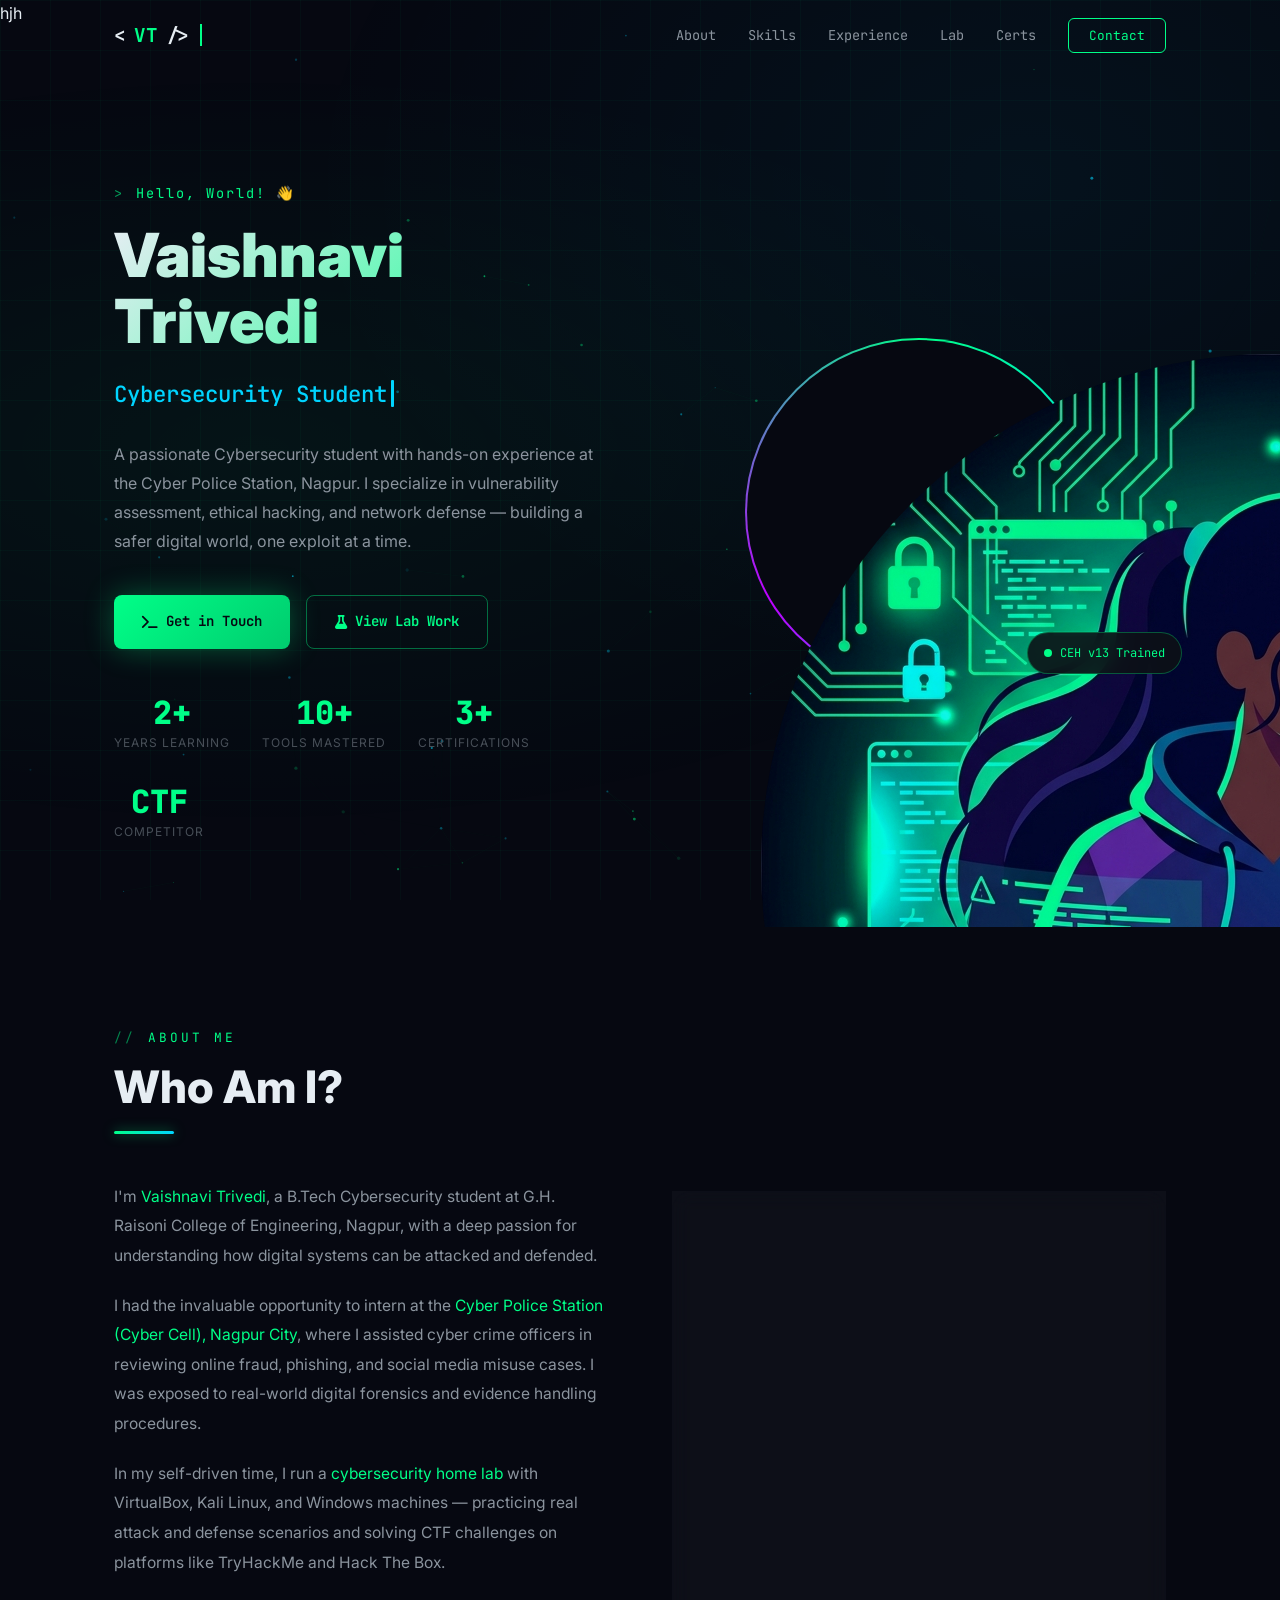
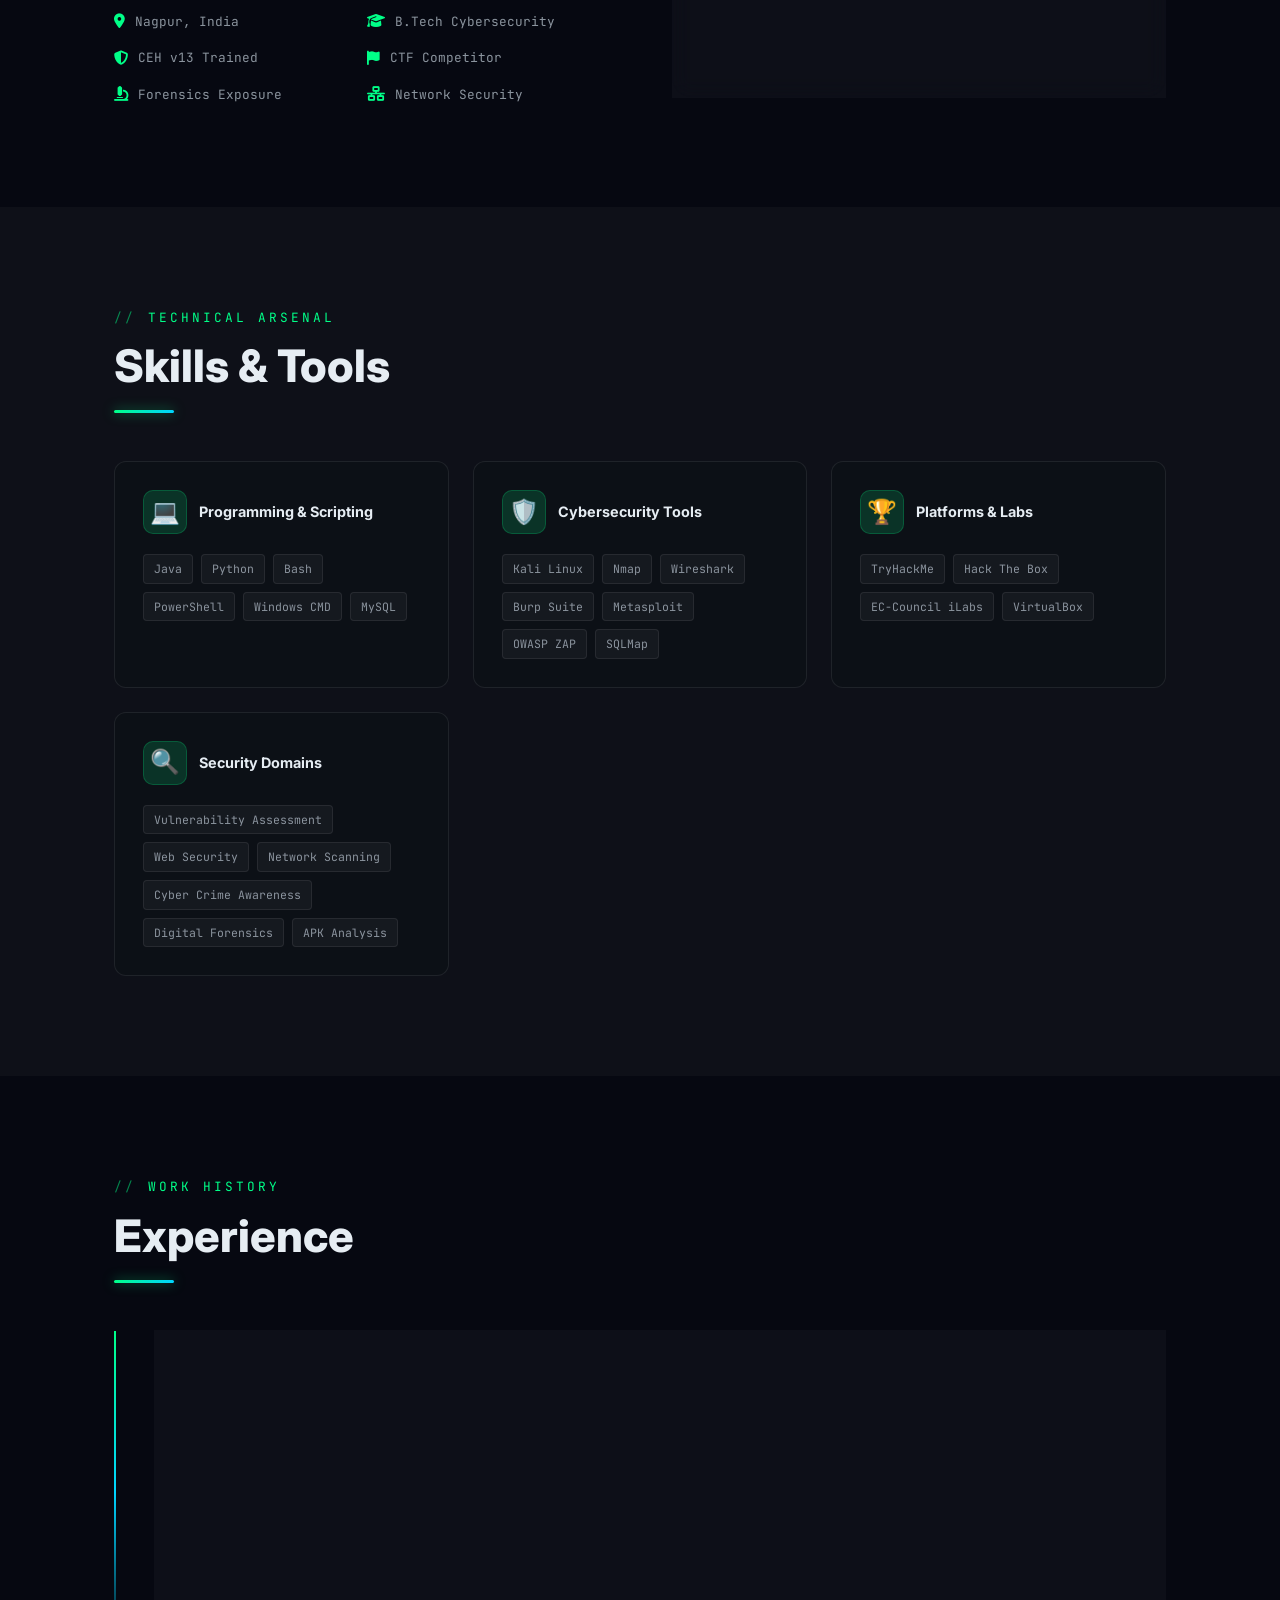
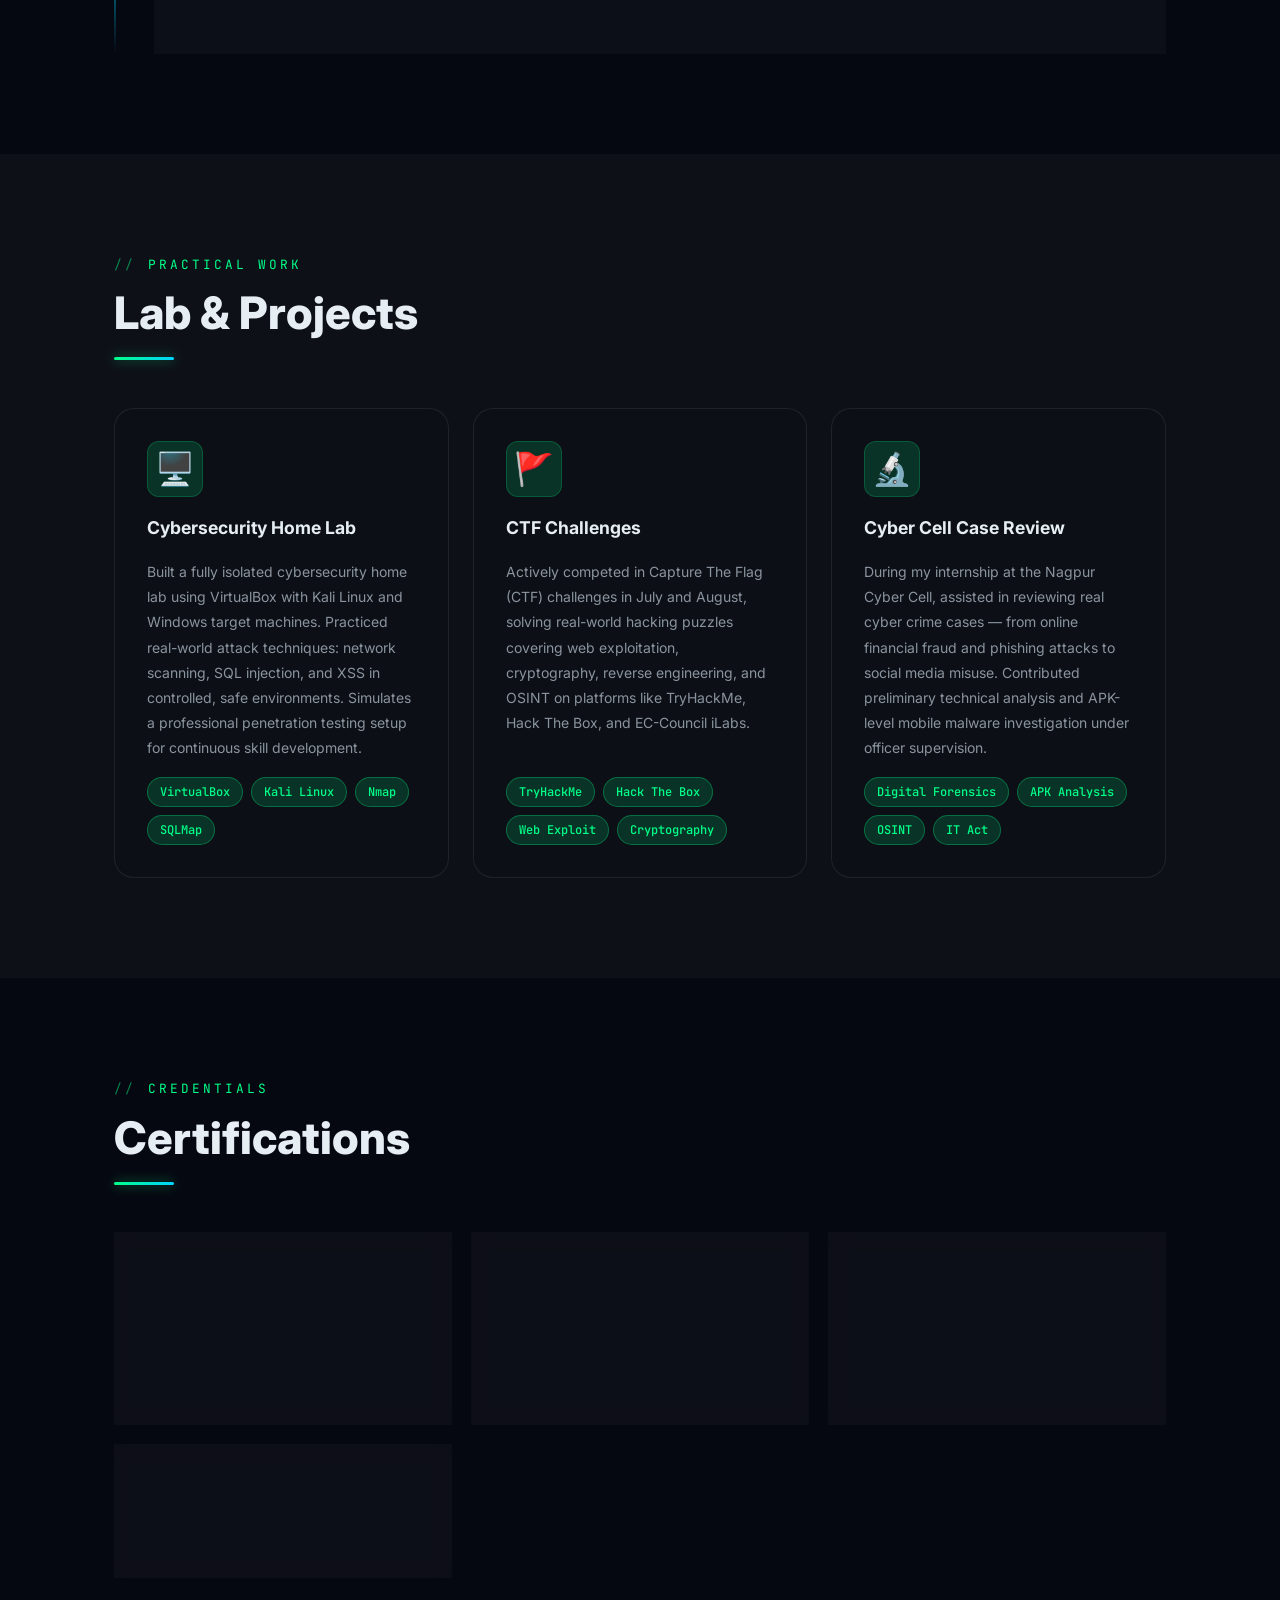
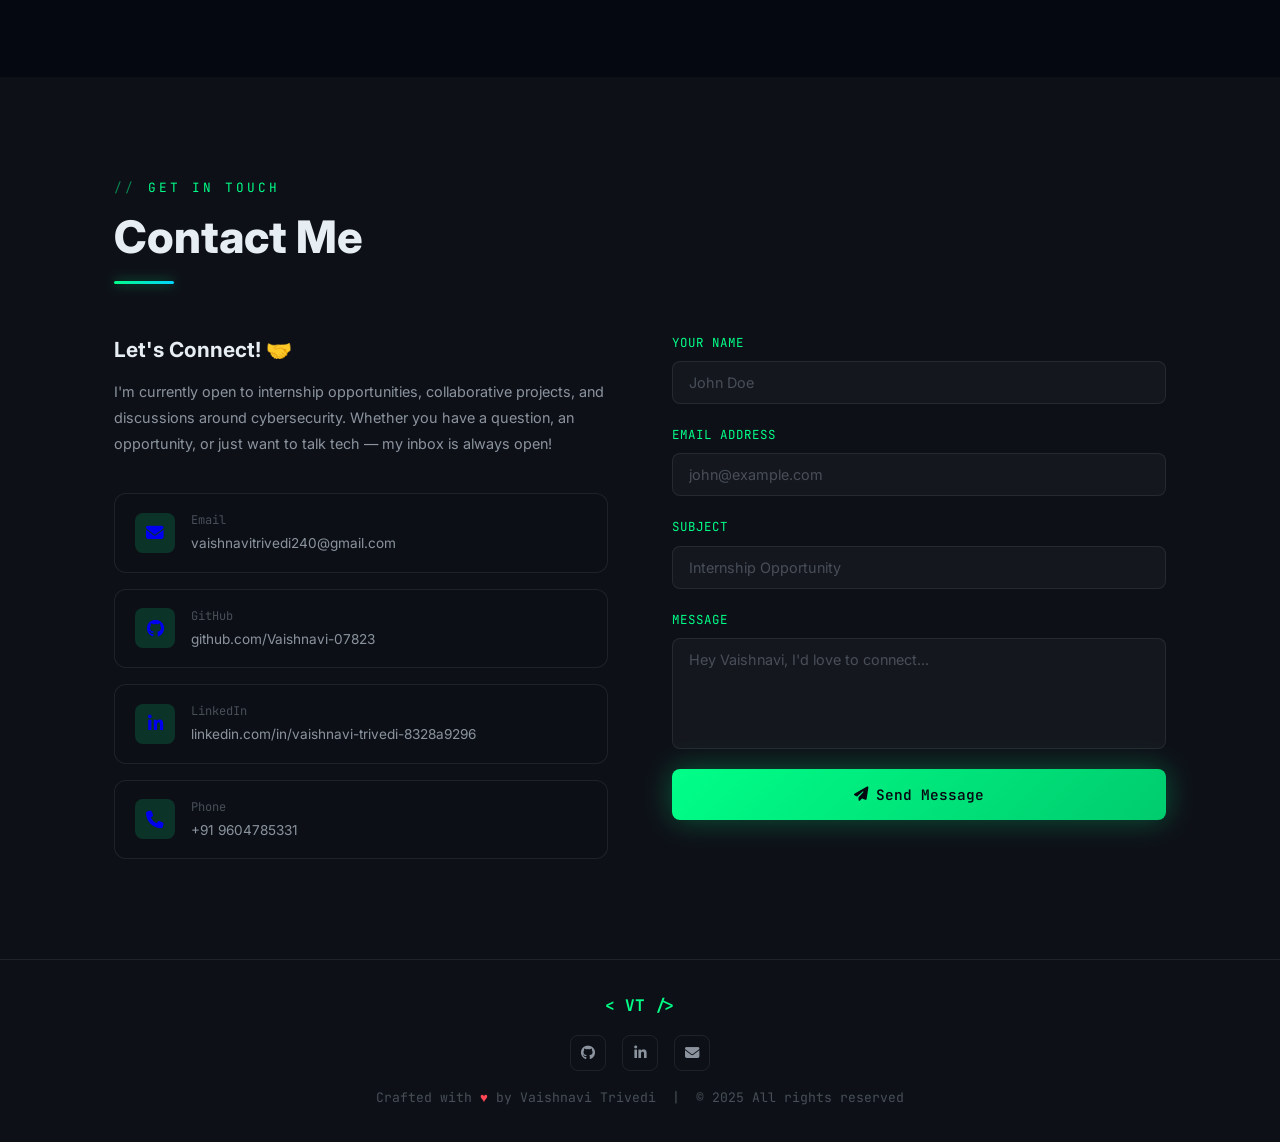
==== commit 2a249539: "maked some changes" ====
--- a/index.html
+++ b/index.html
@@ -1,7 +1,7 @@
 <!DOCTYPE html>
 <html lang="en">
 
-<head>
+<head>hjh
   <meta charset="UTF-8" />
   <meta name="viewport" content="width=device-width, initial-scale=1.0" />
   <meta name="description"
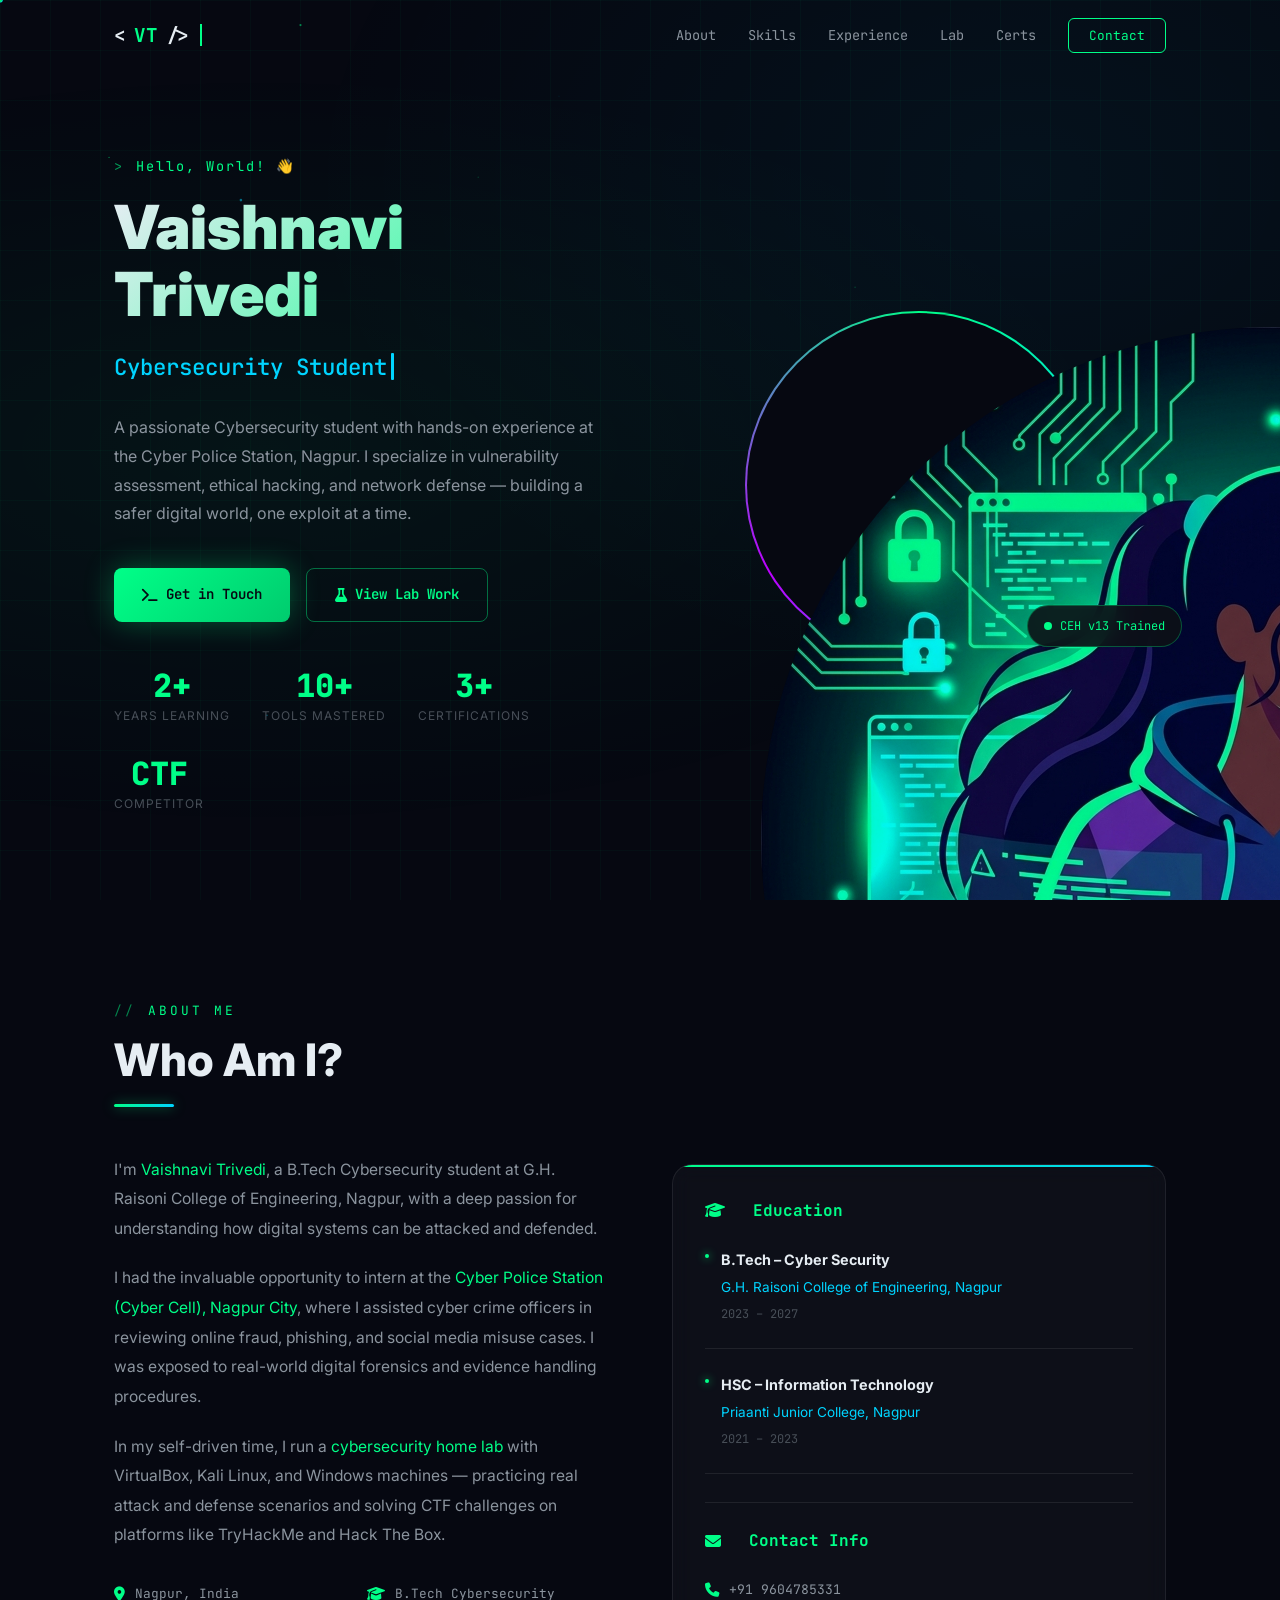
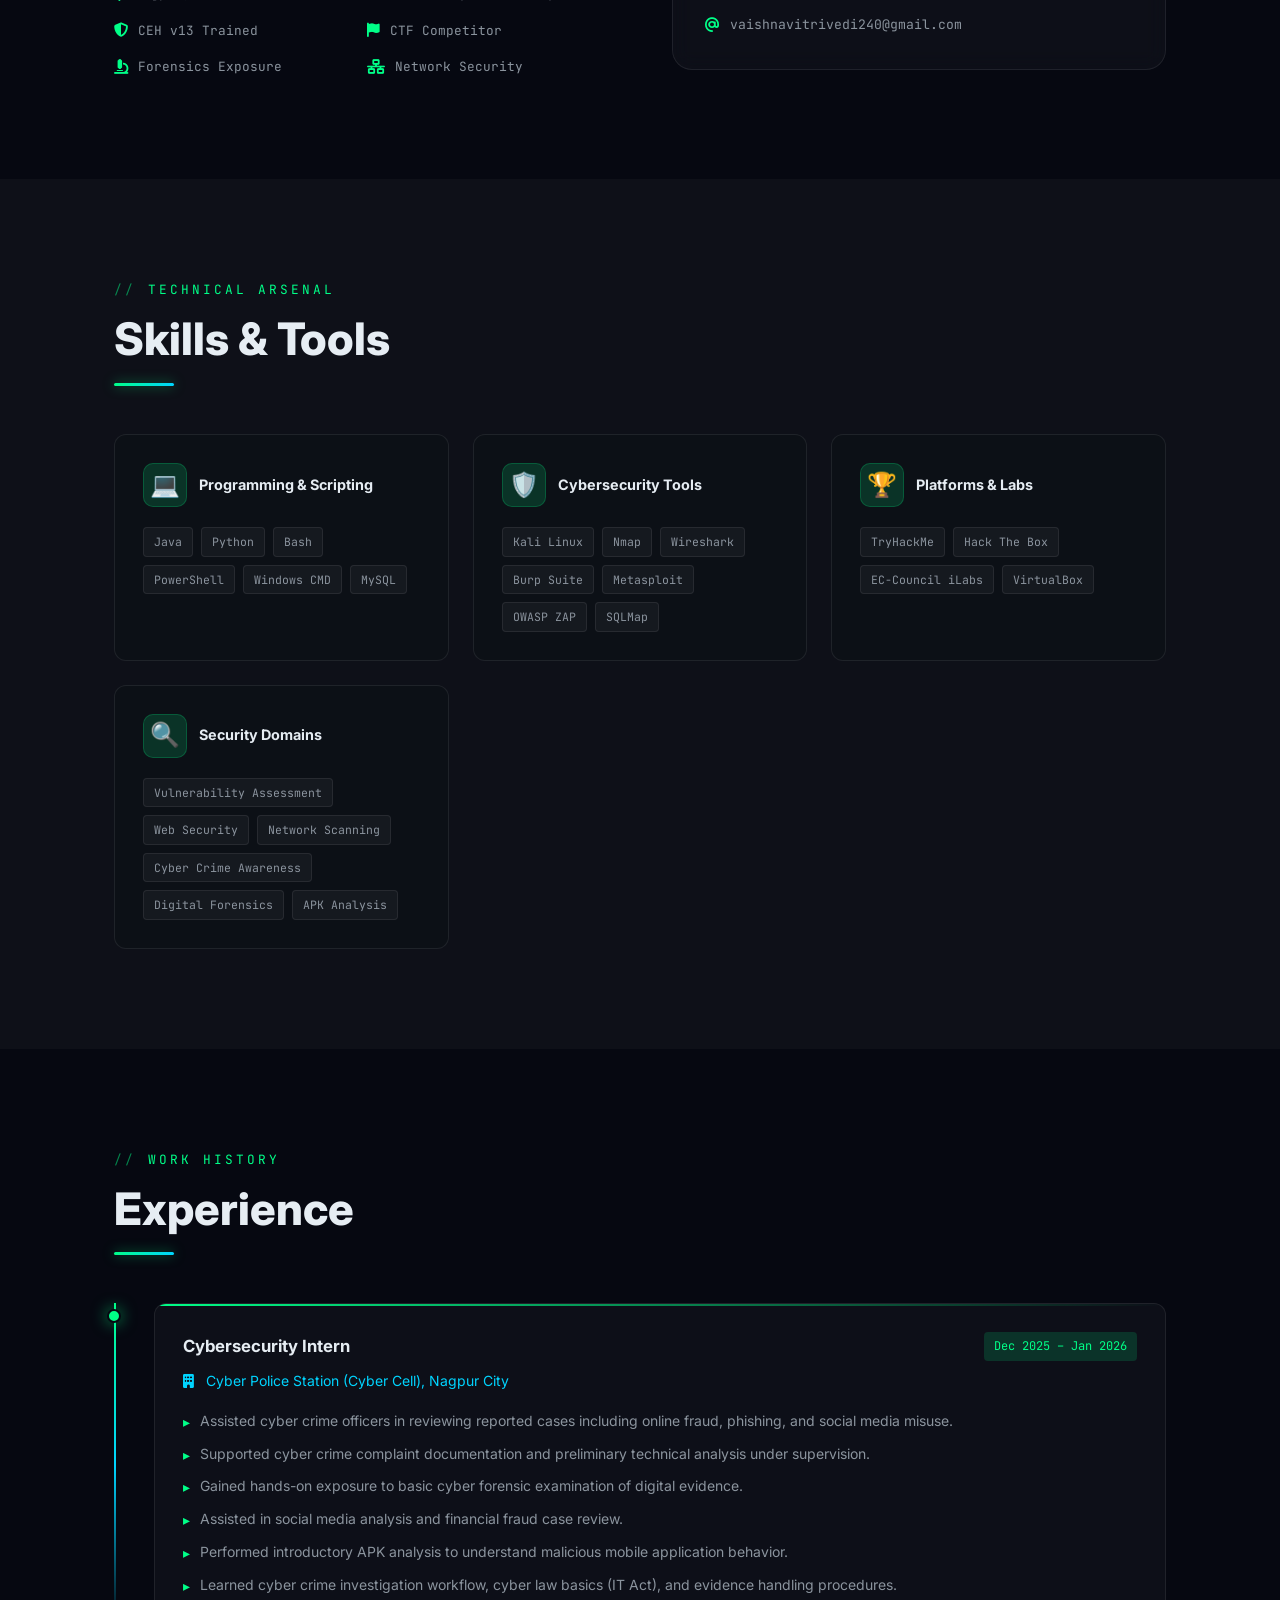
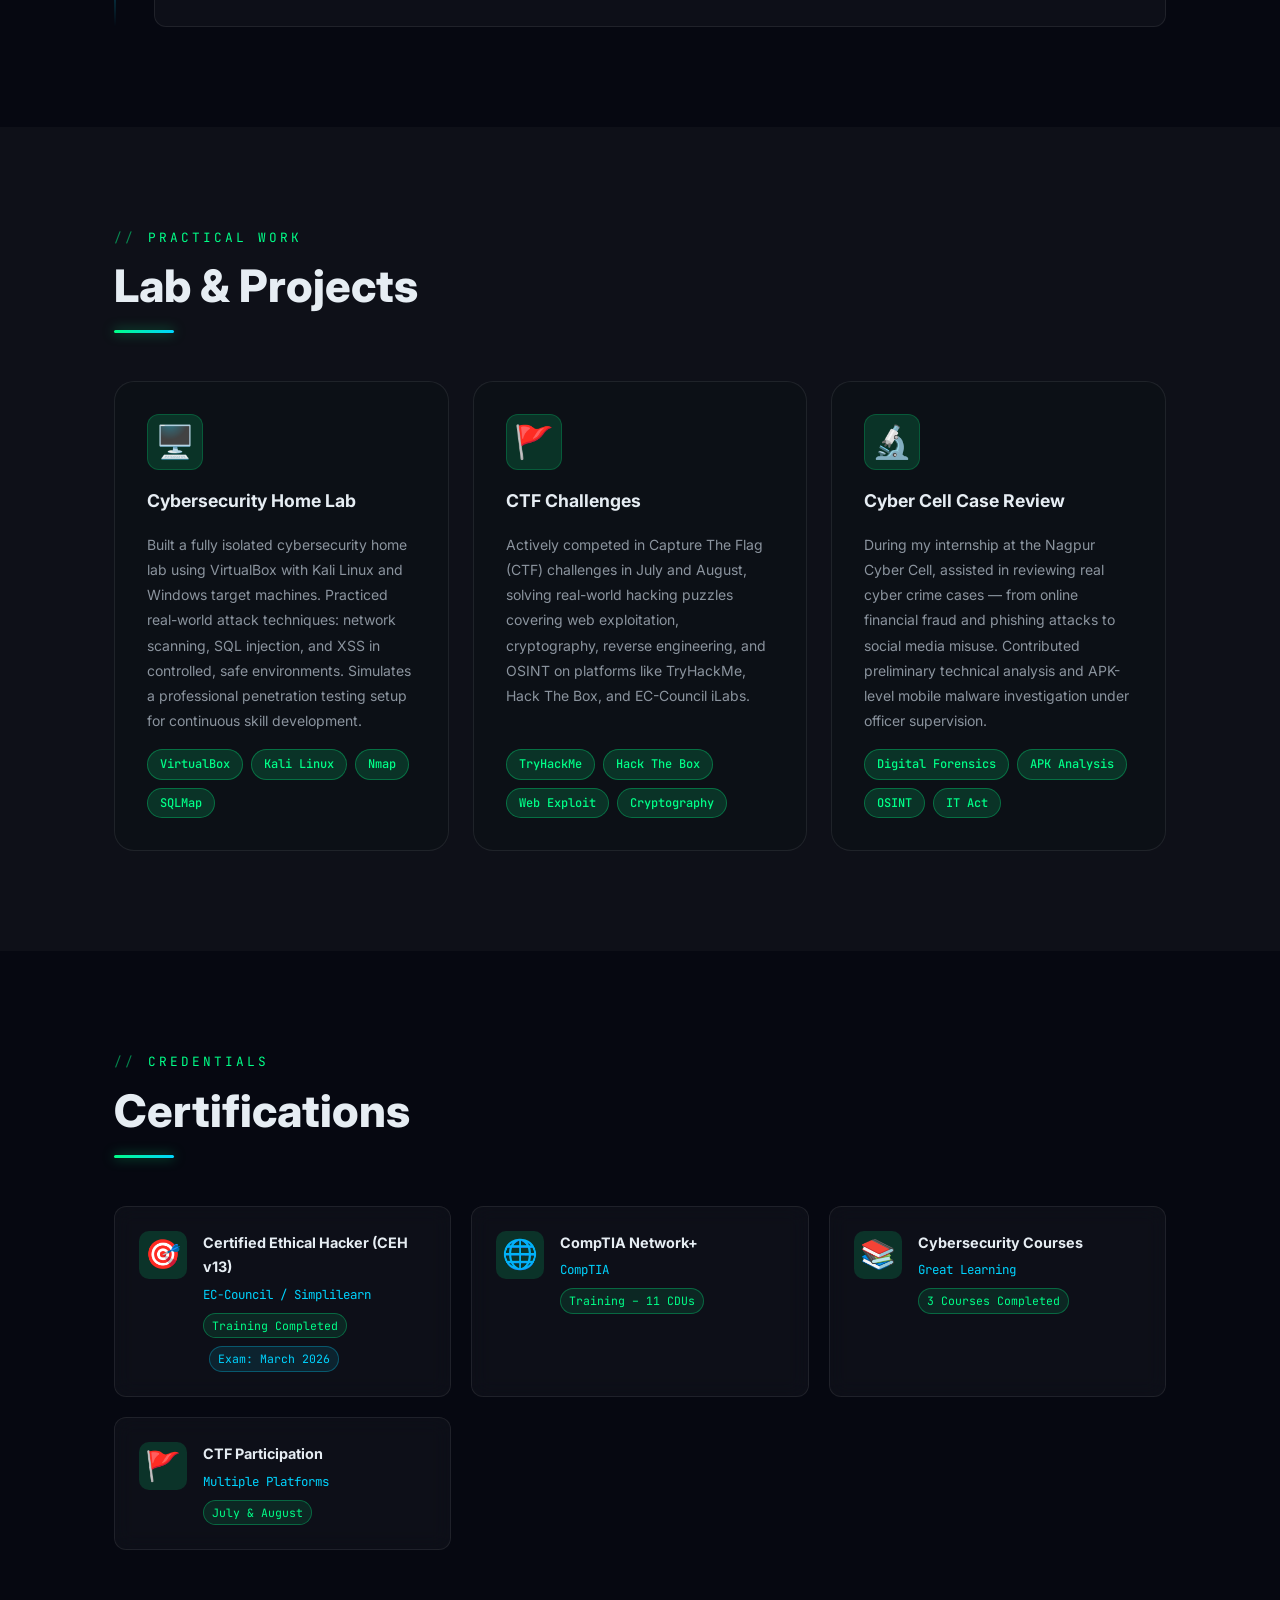
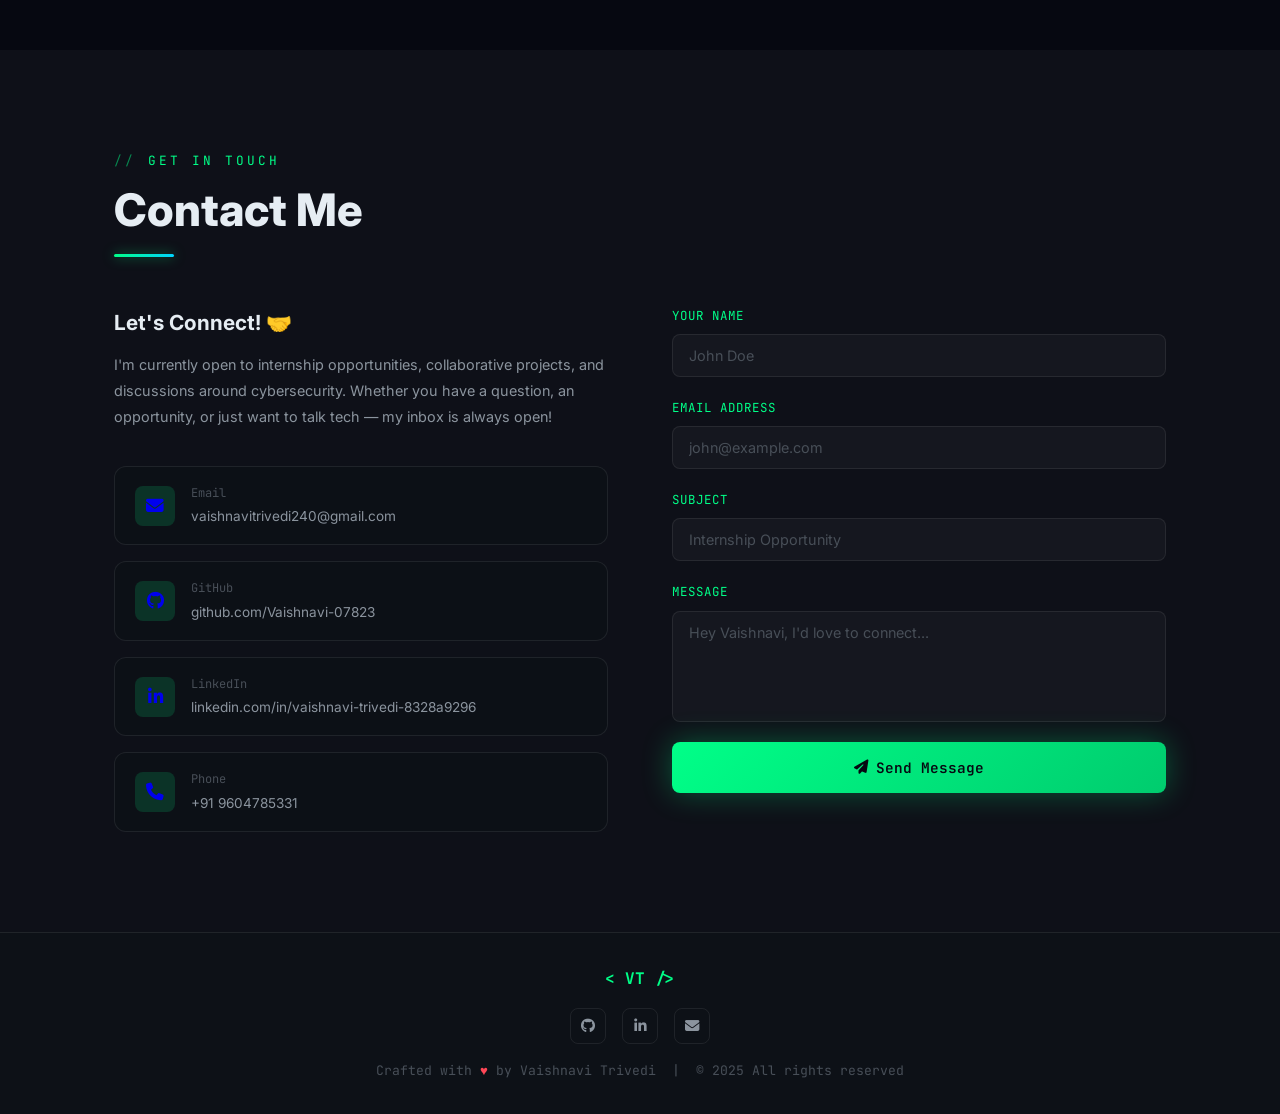
==== commit f4661613: "maked some changes" ====
--- a/index.html
+++ b/index.html
@@ -1,7 +1,7 @@
 <!DOCTYPE html>
 <html lang="en">
 
-<head>hjh
+<head>
   <meta charset="UTF-8" />
   <meta name="viewport" content="width=device-width, initial-scale=1.0" />
   <meta name="description"
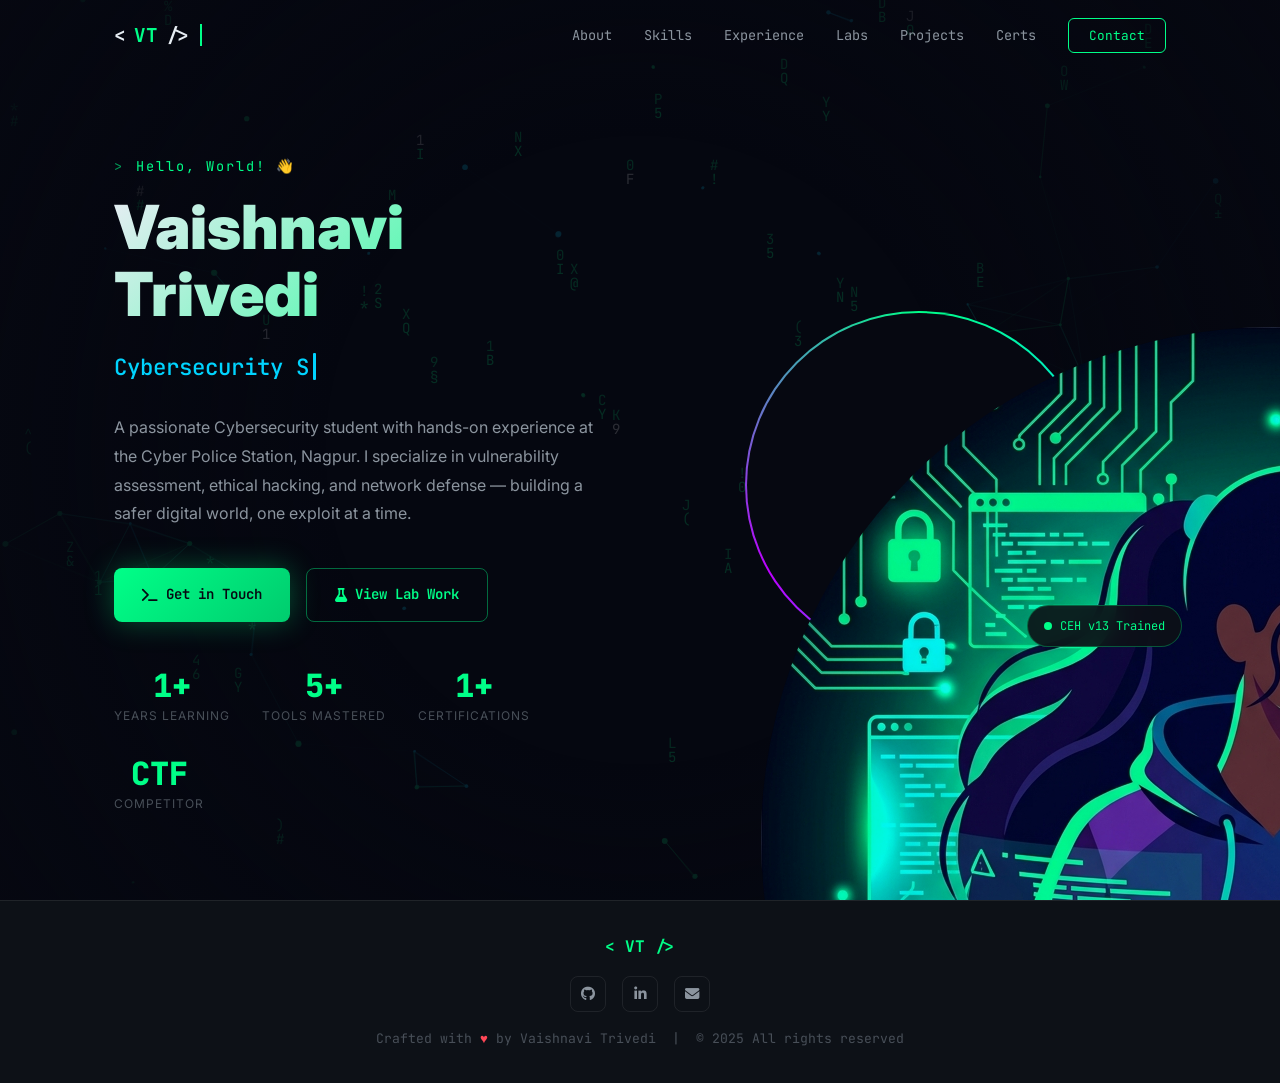
==== commit ee388fed: "." ====
--- a/index.html
+++ b/index.html
@@ -9,9 +9,6 @@
   <meta name="keywords"
     content="Vaishnavi Trivedi, Cybersecurity, Ethical Hacking, CEH, Kali Linux, Penetration Testing, Portfolio" />
   <meta name="author" content="Vaishnavi Trivedi" />
-  <meta property="og:title" content="Vaishnavi Trivedi | Cybersecurity Portfolio" />
-  <meta property="og:description"
-    content="Cybersecurity student specializing in vulnerability assessment, ethical hacking, and network security." />
   <title>Vaishnavi Trivedi | Cybersecurity Portfolio</title>
   <link rel="stylesheet" href="style.css" />
   <!-- Font Awesome for icons -->
@@ -19,16 +16,16 @@
 </head>
 
 <body>
+  <div id="page-transition"></div>
 
-  <!-- Animated Background -->
-  <div class="bg-grid"></div>
-  <div class="bg-radial"></div>
-  <canvas id="particles"></canvas>
+  <!-- Animated Cyber Background -->
+  <div class="bg-vignette"></div>
+  <canvas id="cyber-matrix"></canvas>
 
   <!-- ===== NAVBAR ===== -->
   <nav id="navbar">
     <div class="nav-container">
-      <a href="#hero" class="nav-logo">
+      <a href="index.html" class="nav-logo">
         <span>&lt;</span>VT<span>/&gt;</span>
         <span class="cursor-blink"></span>
       </a>
@@ -36,12 +33,13 @@
         <span></span><span></span><span></span>
       </button>
       <ul class="nav-links" id="nav-links">
-        <li><a href="#about">About</a></li>
-        <li><a href="#skills">Skills</a></li>
-        <li><a href="#experience">Experience</a></li>
-        <li><a href="#projects">Lab</a></li>
-        <li><a href="#certifications">Certs</a></li>
-        <li><a href="#contact" class="nav-cta">Contact</a></li>
+        <li><a href="about.html">About</a></li>
+        <li><a href="skills.html">Skills</a></li>
+        <li><a href="experience.html">Experience</a></li>
+        <li><a href="labs.html">Labs</a></li>
+        <li><a href="projects.html">Projects</a></li>
+        <li><a href="certifications.html">Certs</a></li>
+        <li><a href="contact.html" class="nav-cta">Contact</a></li>
       </ul>
     </div>
   </nav>
@@ -62,10 +60,10 @@
             world, one exploit at a time.
           </p>
           <div class="hero-btns">
-            <a href="#contact" class="btn btn-primary" id="hero-contact-btn">
+            <a href="contact.html" class="btn btn-primary" id="hero-contact-btn">
               <i class="fas fa-terminal"></i> Get in Touch
             </a>
-            <a href="#projects" class="btn btn-outline" id="hero-lab-btn">
+            <a href="projects.html" class="btn btn-outline" id="hero-lab-btn">
               <i class="fas fa-flask"></i> View Lab Work
             </a>
           </div>
@@ -101,365 +99,6 @@
     </div>
   </section>
 
-  <!-- ===== ABOUT ===== -->
-  <section id="about" class="section">
-    <div class="container">
-      <div class="reveal">
-        <div class="section-label">About Me</div>
-        <h2 class="section-title">Who Am I?</h2>
-        <div class="line-accent"></div>
-      </div>
-      <div class="about-grid">
-        <div class="about-text reveal">
-          <p>
-            I'm <span class="highlight">Vaishnavi Trivedi</span>, a B.Tech Cybersecurity student at
-            G.H. Raisoni College of Engineering, Nagpur, with a deep passion for understanding how digital systems
-            can be attacked and defended.
-          </p>
-          <p>
-            I had the invaluable opportunity to intern at the <span class="highlight">Cyber Police Station (Cyber Cell),
-              Nagpur City</span>,
-            where I assisted cyber crime officers in reviewing online fraud, phishing, and social media misuse cases.
-            I was exposed to real-world digital forensics and evidence handling procedures.
-          </p>
-          <p>
-            In my self-driven time, I run a <span class="highlight">cybersecurity home lab</span> with VirtualBox, Kali
-            Linux, and
-            Windows machines — practicing real attack and defense scenarios and solving CTF challenges on platforms like
-            TryHackMe and Hack The Box.
-          </p>
-          <div class="about-highlights">
-            <div class="highlight-item"><span class="icon"><i class="fas fa-map-marker-alt"></i></span> Nagpur, India
-            </div>
-            <div class="highlight-item"><span class="icon"><i class="fas fa-graduation-cap"></i></span> B.Tech
-              Cybersecurity</div>
-            <div class="highlight-item"><span class="icon"><i class="fas fa-shield-alt"></i></span> CEH v13 Trained
-            </div>
-            <div class="highlight-item"><span class="icon"><i class="fas fa-flag"></i></span> CTF Competitor</div>
-            <div class="highlight-item"><span class="icon"><i class="fas fa-microscope"></i></span> Forensics Exposure
-            </div>
-            <div class="highlight-item"><span class="icon"><i class="fas fa-network-wired"></i></span> Network Security
-            </div>
-          </div>
-        </div>
-        <div class="about-card reveal">
-          <h3><i class="fas fa-graduation-cap"></i> &nbsp; Education</h3>
-          <div class="edu-item">
-            <div class="edu-degree">B.Tech – Cyber Security</div>
-            <div class="edu-school">G.H. Raisoni College of Engineering, Nagpur</div>
-            <div class="edu-year">2023 – 2027</div>
-          </div>
-          <div class="edu-item">
-            <div class="edu-degree">HSC – Information Technology</div>
-            <div class="edu-school">Priaanti Junior College, Nagpur</div>
-            <div class="edu-year">2021 – 2023</div>
-          </div>
-          <div style="margin-top: 28px; padding-top: 24px; border-top: 1px solid var(--border);">
-            <h3><i class="fas fa-envelope"></i> &nbsp; Contact Info</h3>
-            <div style="display: flex; flex-direction: column; gap: 10px; margin-top: 12px;">
-              <div class="highlight-item" style="font-size: 0.82rem;">
-                <span class="icon"><i class="fas fa-phone"></i></span>
-                <a href="tel:9604785331" style="color: var(--text-secondary); text-decoration: none;">+91 9604785331</a>
-              </div>
-              <div class="highlight-item" style="font-size: 0.82rem;">
-                <span class="icon"><i class="fas fa-at"></i></span>
-                <a href="mailto:vaishnavitrivedi240@gmail.com"
-                  style="color: var(--text-secondary); text-decoration: none;">vaishnavitrivedi240@gmail.com</a>
-              </div>
-            </div>
-          </div>
-        </div>
-      </div>
-    </div>
-  </section>
-
-  <!-- ===== SKILLS ===== -->
-  <section id="skills" class="section">
-    <div class="container">
-      <div class="reveal">
-        <div class="section-label">Technical Arsenal</div>
-        <h2 class="section-title">Skills & Tools</h2>
-        <div class="line-accent"></div>
-      </div>
-      <div class="skills-grid">
-        <div class="skill-card reveal">
-          <div class="skill-card-header">
-            <div class="skill-icon">💻</div>
-            <h3>Programming & Scripting</h3>
-          </div>
-          <div class="skill-tags">
-            <span class="skill-tag">Java</span>
-            <span class="skill-tag">Python</span>
-            <span class="skill-tag">Bash</span>
-            <span class="skill-tag">PowerShell</span>
-            <span class="skill-tag">Windows CMD</span>
-            <span class="skill-tag">MySQL</span>
-          </div>
-        </div>
-        <div class="skill-card reveal">
-          <div class="skill-card-header">
-            <div class="skill-icon">🛡️</div>
-            <h3>Cybersecurity Tools</h3>
-          </div>
-          <div class="skill-tags">
-            <span class="skill-tag">Kali Linux</span>
-            <span class="skill-tag">Nmap</span>
-            <span class="skill-tag">Wireshark</span>
-            <span class="skill-tag">Burp Suite</span>
-            <span class="skill-tag">Metasploit</span>
-            <span class="skill-tag">OWASP ZAP</span>
-            <span class="skill-tag">SQLMap</span>
-          </div>
-        </div>
-        <div class="skill-card reveal">
-          <div class="skill-card-header">
-            <div class="skill-icon">🏆</div>
-            <h3>Platforms & Labs</h3>
-          </div>
-          <div class="skill-tags">
-            <span class="skill-tag">TryHackMe</span>
-            <span class="skill-tag">Hack The Box</span>
-            <span class="skill-tag">EC-Council iLabs</span>
-            <span class="skill-tag">VirtualBox</span>
-          </div>
-        </div>
-        <div class="skill-card reveal">
-          <div class="skill-card-header">
-            <div class="skill-icon">🔍</div>
-            <h3>Security Domains</h3>
-          </div>
-          <div class="skill-tags">
-            <span class="skill-tag">Vulnerability Assessment</span>
-            <span class="skill-tag">Web Security</span>
-            <span class="skill-tag">Network Scanning</span>
-            <span class="skill-tag">Cyber Crime Awareness</span>
-            <span class="skill-tag">Digital Forensics</span>
-            <span class="skill-tag">APK Analysis</span>
-          </div>
-        </div>
-      </div>
-    </div>
-  </section>
-
-  <!-- ===== EXPERIENCE ===== -->
-  <section id="experience" class="section">
-    <div class="container">
-      <div class="reveal">
-        <div class="section-label">Work History</div>
-        <h2 class="section-title">Experience</h2>
-        <div class="line-accent"></div>
-      </div>
-      <div class="timeline">
-        <div class="timeline-item reveal">
-          <div class="timeline-dot"></div>
-          <div class="timeline-card">
-            <div class="timeline-header">
-              <div class="timeline-title">Cybersecurity Intern</div>
-              <div class="timeline-date">Dec 2025 – Jan 2026</div>
-            </div>
-            <div class="timeline-company">
-              <i class="fas fa-building"></i> &nbsp; Cyber Police Station (Cyber Cell), Nagpur City
-            </div>
-            <ul class="timeline-list">
-              <li>Assisted cyber crime officers in reviewing reported cases including online fraud, phishing, and social
-                media misuse.</li>
-              <li>Supported cyber crime complaint documentation and preliminary technical analysis under supervision.
-              </li>
-              <li>Gained hands-on exposure to basic cyber forensic examination of digital evidence.</li>
-              <li>Assisted in social media analysis and financial fraud case review.</li>
-              <li>Performed introductory APK analysis to understand malicious mobile application behavior.</li>
-              <li>Learned cyber crime investigation workflow, cyber law basics (IT Act), and evidence handling
-                procedures.</li>
-            </ul>
-          </div>
-        </div>
-      </div>
-    </div>
-  </section>
-
-  <!-- ===== LAB / PROJECTS ===== -->
-  <section id="projects" class="section">
-    <div class="container">
-      <div class="reveal">
-        <div class="section-label">Practical Work</div>
-        <h2 class="section-title">Lab & Projects</h2>
-        <div class="line-accent"></div>
-      </div>
-      <div class="projects-grid">
-        <div class="project-card reveal">
-          <div class="project-icon">🖥️</div>
-          <div class="project-title">Cybersecurity Home Lab</div>
-          <div class="project-desc">
-            Built a fully isolated cybersecurity home lab using VirtualBox with Kali Linux and Windows target machines.
-            Practiced real-world attack techniques: network scanning, SQL injection, and XSS in controlled, safe
-            environments.
-            Simulates a professional penetration testing setup for continuous skill development.
-          </div>
-          <div class="project-tags">
-            <span class="tag">VirtualBox</span>
-            <span class="tag">Kali Linux</span>
-            <span class="tag">Nmap</span>
-            <span class="tag">SQLMap</span>
-          </div>
-        </div>
-        <div class="project-card reveal">
-          <div class="project-icon">🚩</div>
-          <div class="project-title">CTF Challenges</div>
-          <div class="project-desc">
-            Actively competed in Capture The Flag (CTF) challenges in July and August, solving real-world hacking
-            puzzles covering web exploitation, cryptography, reverse engineering, and OSINT on platforms like
-            TryHackMe, Hack The Box, and EC-Council iLabs.
-          </div>
-          <div class="project-tags">
-            <span class="tag">TryHackMe</span>
-            <span class="tag">Hack The Box</span>
-            <span class="tag">Web Exploit</span>
-            <span class="tag">Cryptography</span>
-          </div>
-        </div>
-        <div class="project-card reveal">
-          <div class="project-icon">🔬</div>
-          <div class="project-title">Cyber Cell Case Review</div>
-          <div class="project-desc">
-            During my internship at the Nagpur Cyber Cell, assisted in reviewing real cyber crime cases — from online
-            financial
-            fraud and phishing attacks to social media misuse. Contributed preliminary technical analysis and APK-level
-            mobile malware investigation under officer supervision.
-          </div>
-          <div class="project-tags">
-            <span class="tag">Digital Forensics</span>
-            <span class="tag">APK Analysis</span>
-            <span class="tag">OSINT</span>
-            <span class="tag">IT Act</span>
-          </div>
-        </div>
-      </div>
-    </div>
-  </section>
-
-  <!-- ===== CERTIFICATIONS ===== -->
-  <section id="certifications" class="section">
-    <div class="container">
-      <div class="reveal">
-        <div class="section-label">Credentials</div>
-        <h2 class="section-title">Certifications</h2>
-        <div class="line-accent"></div>
-      </div>
-      <div class="certs-grid">
-        <div class="cert-card reveal">
-          <div class="cert-icon">🎯</div>
-          <div class="cert-info">
-            <div class="cert-name">Certified Ethical Hacker (CEH v13)</div>
-            <div class="cert-issuer">EC-Council / Simplilearn</div>
-            <span class="cert-status completed">Training Completed</span>
-            <span class="cert-status scheduled" style="margin-left: 6px;">Exam: March 2026</span>
-          </div>
-        </div>
-        <div class="cert-card reveal">
-          <div class="cert-icon">🌐</div>
-          <div class="cert-info">
-            <div class="cert-name">CompTIA Network+</div>
-            <div class="cert-issuer">CompTIA</div>
-            <span class="cert-status completed">Training – 11 CDUs</span>
-          </div>
-        </div>
-        <div class="cert-card reveal">
-          <div class="cert-icon">📚</div>
-          <div class="cert-info">
-            <div class="cert-name">Cybersecurity Courses</div>
-            <div class="cert-issuer">Great Learning</div>
-            <span class="cert-status completed">3 Courses Completed</span>
-          </div>
-        </div>
-        <div class="cert-card reveal">
-          <div class="cert-icon">🚩</div>
-          <div class="cert-info">
-            <div class="cert-name">CTF Participation</div>
-            <div class="cert-issuer">Multiple Platforms</div>
-            <span class="cert-status completed">July & August</span>
-          </div>
-        </div>
-      </div>
-    </div>
-  </section>
-
-  <!-- ===== CONTACT ===== -->
-  <section id="contact" class="section">
-    <div class="container">
-      <div class="reveal">
-        <div class="section-label">Get In Touch</div>
-        <h2 class="section-title">Contact Me</h2>
-        <div class="line-accent"></div>
-      </div>
-      <div class="contact-grid">
-        <div class="reveal">
-          <div class="contact-info-title">Let's Connect! 🤝</div>
-          <div class="contact-info-desc">
-            I'm currently open to internship opportunities, collaborative projects, and discussions around
-            cybersecurity.
-            Whether you have a question, an opportunity, or just want to talk tech — my inbox is always open!
-          </div>
-          <div class="contact-links">
-            <a href="mailto:vaishnavitrivedi240@gmail.com" class="contact-link" id="email-link">
-              <div class="contact-link-icon"><i class="fas fa-envelope"></i></div>
-              <div class="contact-link-text">
-                <span class="contact-link-label">Email</span>
-                vaishnavitrivedi240@gmail.com
-              </div>
-            </a>
-            <a href="https://github.com/Vaishnavi-07823" target="_blank" rel="noopener" class="contact-link"
-              id="github-link">
-              <div class="contact-link-icon"><i class="fab fa-github"></i></div>
-              <div class="contact-link-text">
-                <span class="contact-link-label">GitHub</span>
-                github.com/Vaishnavi-07823
-              </div>
-            </a>
-            <a href="https://linkedin.com/in/vaishnavi-trivedi-8328a9296/" target="_blank" rel="noopener"
-              class="contact-link" id="linkedin-link">
-              <div class="contact-link-icon"><i class="fab fa-linkedin-in"></i></div>
-              <div class="contact-link-text">
-                <span class="contact-link-label">LinkedIn</span>
-                linkedin.com/in/vaishnavi-trivedi-8328a9296
-              </div>
-            </a>
-            <a href="tel:9604785331" class="contact-link" id="phone-link">
-              <div class="contact-link-icon"><i class="fas fa-phone"></i></div>
-              <div class="contact-link-text">
-                <span class="contact-link-label">Phone</span>
-                +91 9604785331
-              </div>
-            </a>
-          </div>
-        </div>
-        <div class="reveal">
-          <form class="contact-form" id="contact-form">
-            <div class="form-group">
-              <label for="name">YOUR NAME</label>
-              <input type="text" id="name" name="name" placeholder="John Doe" required />
-            </div>
-            <div class="form-group">
-              <label for="email">EMAIL ADDRESS</label>
-              <input type="email" id="email" name="email" placeholder="john@example.com" required />
-            </div>
-            <div class="form-group">
-              <label for="subject">SUBJECT</label>
-              <input type="text" id="subject" name="subject" placeholder="Internship Opportunity" required />
-            </div>
-            <div class="form-group">
-              <label for="message">MESSAGE</label>
-              <textarea id="message" name="message" rows="5" placeholder="Hey Vaishnavi, I'd love to connect..."
-                required></textarea>
-            </div>
-            <button type="submit" class="btn btn-primary btn-submit" id="submit-btn">
-              <i class="fas fa-paper-plane"></i> Send Message
-            </button>
-          </form>
-        </div>
-      </div>
-    </div>
-  </section>
-
   <!-- ===== FOOTER ===== -->
   <footer>
     <div class="container">
--- a/style.css
+++ b/style.css
@@ -45,41 +45,50 @@
 ::-webkit-scrollbar-track { background: var(--bg-secondary); }
 ::-webkit-scrollbar-thumb { background: var(--neon-green); border-radius: 3px; }
 
+/* ===== PAGE TRANSITION OVERLAY ===== */
+#page-transition {
+  position: fixed;
+  inset: 0;
+  background: linear-gradient(135deg, var(--bg-primary) 0%, rgba(0,255,136,0.1) 100%);
+  z-index: 9999;
+  transform: translateY(-100%);
+  transition: transform 0.5s cubic-bezier(0.8, 0, 0.2, 1);
+  pointer-events: none;
+  border-bottom: 2px solid var(--neon-green);
+}
+
 /* ===== SELECTION ===== */
 ::selection { background: var(--accent-dim); color: var(--neon-green); }
 
 /* ===== ANIMATED BG ===== */
-.bg-grid {
+.bg-vignette {
   position: fixed;
   inset: 0;
-  background-image:
-    linear-gradient(rgba(0, 255, 136, 0.03) 1px, transparent 1px),
-    linear-gradient(90deg, rgba(0, 255, 136, 0.03) 1px, transparent 1px);
-  background-size: 50px 50px;
-  z-index: 0;
+  background: radial-gradient(circle at center, transparent 40%, rgba(6, 8, 17, 0.8) 100%);
+  z-index: 1;
   pointer-events: none;
 }
 
-.bg-radial {
+.bg-crime-scene {
   position: fixed;
   inset: 0;
-  background: radial-gradient(ellipse at 20% 50%, rgba(0, 255, 136, 0.05) 0%, transparent 60%),
-              radial-gradient(ellipse at 80% 20%, rgba(0, 212, 255, 0.05) 0%, transparent 50%);
-  z-index: 0;
+  background: linear-gradient(to bottom, rgba(6,8,17,0.7), rgba(6,8,17,0.95)), url('cyber_crime.png') center/cover no-repeat;
+  z-index: 1;
   pointer-events: none;
 }
 
-/* ===== PARTICLES ===== */
-#particles {
+/* ===== CYBER MATRIX ===== */
+#cyber-matrix {
   position: fixed;
   inset: 0;
   z-index: 0;
   pointer-events: none;
+  opacity: 0.15;
 }
 
 /* ===== UTILITY ===== */
-.container { max-width: 1100px; margin: 0 auto; padding: 0 24px; position: relative; z-index: 1; }
-.section { padding: 100px 0; }
+.container { max-width: 1100px; margin: 0 auto; padding: 0 24px; position: relative; z-index: 2; }
+.section { padding: 120px 0 100px 0; min-height: calc(100vh - var(--nav-height) - 100px); }
 .highlight { color: var(--neon-green); }
 .tag {
   display: inline-block;
@@ -669,7 +678,7 @@
   align-items: flex-start;
   flex-wrap: wrap;
   gap: 12px;
-  margin-bottom: 8px;
+  margin-bottom: 16px;
 }
 .timeline-title { font-size: 1.05rem; font-weight: 700; color: var(--text-primary); }
 .timeline-date {
@@ -680,7 +689,21 @@
   padding: 4px 10px;
   border-radius: 4px;
 }
-.timeline-company { font-size: 0.875rem; color: var(--neon-cyan); margin-bottom: 16px; }
+.company-wrap {
+  display: flex;
+  align-items: center;
+  gap: 16px;
+  margin-bottom: 16px;
+}
+.experience-logo {
+  width: 50px;
+  height: 50px;
+  border-radius: 8px;
+  object-fit: cover;
+  border: 1px solid var(--border-glow);
+  box-shadow: 0 0 10px rgba(0,255,136,0.2);
+}
+.timeline-company { font-size: 0.875rem; color: var(--neon-cyan); }
 
 .timeline-list {
   list-style: none;
@@ -721,6 +744,7 @@
   transition: var(--transition);
   display: flex;
   flex-direction: column;
+  height: 100%;
   gap: 16px;
 }
 .project-card::after {
@@ -739,6 +763,15 @@
   box-shadow: var(--shadow-card), var(--shadow-glow);
 }
 .project-card:hover::after { transform: scaleX(1); }
+
+.project-card-image {
+  width: 100%;
+  height: 180px;
+  object-fit: cover;
+  border-radius: var(--radius);
+  margin-bottom: 12px;
+  border: 1px solid var(--border);
+}
 
 .project-icon {
   font-size: 2rem;
@@ -749,8 +782,24 @@
   border-radius: 12px;
 }
 .project-title { font-size: 1.1rem; font-weight: 700; color: var(--text-primary); }
-.project-desc { font-size: 0.875rem; color: var(--text-secondary); line-height: 1.8; flex: 1; }
-.project-tags { display: flex; flex-wrap: wrap; gap: 8px; }
+.project-desc { font-size: 0.875rem; color: var(--text-secondary); line-height: 1.8; flex-grow: 1; margin-bottom: 8px;}
+.project-tags { display: flex; flex-wrap: wrap; gap: 8px; margin-top: auto;}
+
+.github-link {
+  display: inline-flex;
+  align-items: center;
+  gap: 8px;
+  margin-top: 16px;
+  color: var(--neon-cyan);
+  font-family: var(--font-mono);
+  font-size: 0.85rem;
+  text-decoration: none;
+  transition: var(--transition);
+}
+.github-link:hover {
+  color: var(--neon-green);
+  text-shadow: 0 0 10px rgba(0,255,136,0.3);
+}
 
 /* ===== CERTIFICATIONS ===== */
 #certifications { background: transparent; }
@@ -785,7 +834,6 @@
   background: var(--accent-dim);
   border-radius: 10px;
 }
-.cert-info {}
 .cert-name { font-size: 0.9rem; font-weight: 700; color: var(--text-primary); margin-bottom: 4px; }
 .cert-issuer { font-size: 0.78rem; color: var(--neon-cyan); font-family: var(--font-mono); }
 .cert-status {
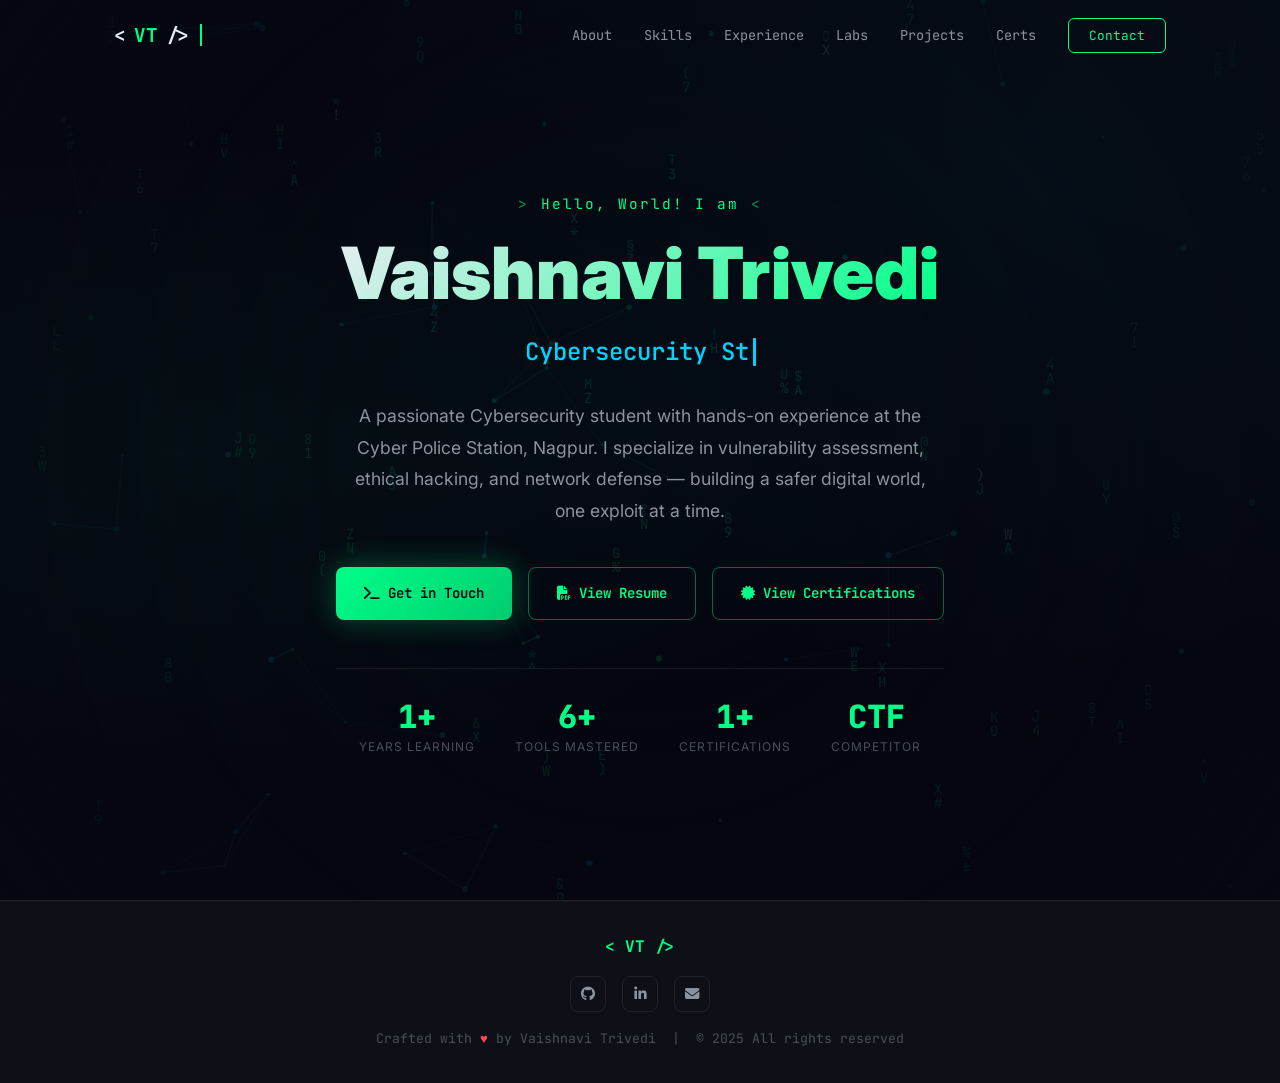
==== commit 505cffbd: "." ====
--- a/index.html
+++ b/index.html
@@ -45,29 +45,32 @@
   </nav>
 
   <!-- ===== HERO ===== -->
-  <section id="hero">
+  <section id="hero" class="hero-centered">
     <div class="container">
-      <div class="hero-content">
-        <div class="hero-text">
-          <div class="hero-eyebrow">Hello, World! 👋</div>
+      <div class="hero-content-centered">
+        <div class="hero-text-centered">
+          <div class="hero-eyebrow">Hello, World! I am</div>
           <h1 class="hero-name">Vaishnavi Trivedi</h1>
           <div class="hero-typing-container">
             <span id="typing-text"></span><span class="cursor"></span>
           </div>
-          <p class="hero-desc">
+          <p class="hero-desc-centered">
             A passionate Cybersecurity student with hands-on experience at the Cyber Police Station, Nagpur.
             I specialize in vulnerability assessment, ethical hacking, and network defense — building a safer digital
             world, one exploit at a time.
           </p>
-          <div class="hero-btns">
+          <div class="hero-btns-centered">
             <a href="contact.html" class="btn btn-primary" id="hero-contact-btn">
               <i class="fas fa-terminal"></i> Get in Touch
             </a>
-            <a href="projects.html" class="btn btn-outline" id="hero-lab-btn">
-              <i class="fas fa-flask"></i> View Lab Work
+            <a href="resume.pdf" class="btn btn-outline" target="_blank" title="View Resume">
+              <i class="fas fa-file-pdf"></i> View Resume
+            </a>
+            <a href="certifications.html" class="btn btn-outline" id="hero-cert-btn" title="View Certifications">
+              <i class="fas fa-certificate"></i> View Certifications
             </a>
           </div>
-          <div class="hero-stats">
+          <div class="hero-stats-centered">
             <div class="stat-item">
               <div class="stat-number">2+</div>
               <div class="stat-label">Years Learning</div>
@@ -84,15 +87,6 @@
               <div class="stat-number">CTF</div>
               <div class="stat-label">Competitor</div>
             </div>
-          </div>
-        </div>
-        <div class="hero-image-wrap">
-          <div class="hero-image-ring">
-            <img src="profile.png" alt="Vaishnavi Trivedi" class="hero-img" />
-          </div>
-          <div class="hero-badge">
-            <span class="dot"></span>
-            CEH v13 Trained
           </div>
         </div>
       </div>
--- a/style.css
+++ b/style.css
@@ -49,12 +49,16 @@
 #page-transition {
   position: fixed;
   inset: 0;
-  background: linear-gradient(135deg, var(--bg-primary) 0%, rgba(0,255,136,0.1) 100%);
+  background: var(--bg-primary);
   z-index: 9999;
-  transform: translateY(-100%);
-  transition: transform 0.5s cubic-bezier(0.8, 0, 0.2, 1);
+  opacity: 0;
+  visibility: hidden;
+  transition: opacity 0.4s ease, visibility 0.4s ease;
   pointer-events: none;
-  border-bottom: 2px solid var(--neon-green);
+}
+#page-transition.active {
+  opacity: 1;
+  visibility: visible;
 }
 
 /* ===== SELECTION ===== */
@@ -64,7 +68,10 @@
 .bg-vignette {
   position: fixed;
   inset: 0;
-  background: radial-gradient(circle at center, transparent 40%, rgba(6, 8, 17, 0.8) 100%);
+  background: 
+    radial-gradient(ellipse at 20% 50%, rgba(0, 255, 136, 0.03) 0%, transparent 50%),
+    radial-gradient(ellipse at 80% 20%, rgba(0, 212, 255, 0.03) 0%, transparent 50%),
+    radial-gradient(circle at center, transparent 30%, rgba(6, 8, 17, 0.85) 100%);
   z-index: 1;
   pointer-events: none;
 }
@@ -83,7 +90,7 @@
   inset: 0;
   z-index: 0;
   pointer-events: none;
-  opacity: 0.15;
+  opacity: 0.12;
 }
 
 /* ===== UTILITY ===== */
@@ -247,28 +254,42 @@
 .hamburger.active span:nth-child(2) { opacity: 0; }
 .hamburger.active span:nth-child(3) { transform: translateY(-7px) rotate(-45deg); }
 
-/* ===== HERO ===== */
-#hero {
+/* ===== HERO CENTERED LAYOUT ===== */
+#hero.hero-centered {
   min-height: 100vh;
   display: flex;
   align-items: center;
+  justify-content: center;
   position: relative;
   overflow: hidden;
-  padding-top: var(--nav-height);
-}
-
-.hero-content {
-  display: grid;
-  grid-template-columns: 1fr 1fr;
-  gap: 64px;
-  align-items: center;
-}
-
-.hero-text { animation: fadeInLeft 0.8s ease forwards; }
+  padding-top: calc(var(--nav-height) + 40px);
+  padding-bottom: 60px;
+}
+
+.hero-content-centered {
+  display: flex;
+  flex-direction: column;
+  align-items: center;
+  text-align: center;
+  max-width: 800px;
+  margin: 0 auto;
+}
+
+.hero-header-top {
+  margin-bottom: 40px;
+  animation: fadeInDown 0.8s ease forwards;
+}
+
+.hero-text-centered {
+  display: flex;
+  flex-direction: column;
+  align-items: center;
+  animation: fadeInUp 0.8s ease forwards;
+}
 
 .hero-eyebrow {
   font-family: var(--font-mono);
-  font-size: 0.85rem;
+  font-size: 0.9rem;
   color: var(--neon-green);
   letter-spacing: 2px;
   margin-bottom: 16px;
@@ -277,9 +298,10 @@
   gap: 12px;
 }
 .hero-eyebrow::before { content: '>'; opacity: 0.6; }
+.hero-eyebrow::after { content: '<'; opacity: 0.6; }
 
 .hero-name {
-  font-size: clamp(2.2rem, 5vw, 3.8rem);
+  font-size: clamp(2.5rem, 6vw, 4.5rem);
   font-weight: 900;
   line-height: 1.1;
   margin-bottom: 16px;
@@ -291,13 +313,14 @@
 
 .hero-typing-container {
   font-family: var(--font-mono);
-  font-size: clamp(1rem, 2.5vw, 1.4rem);
+  font-size: clamp(1.1rem, 2.5vw, 1.5rem);
   font-weight: 500;
   color: var(--neon-cyan);
   min-height: 2em;
   margin-bottom: 24px;
   display: flex;
   align-items: center;
+  justify-content: center;
   gap: 4px;
 }
 #typing-text { display: inline; }
@@ -311,15 +334,21 @@
   flex-shrink: 0;
 }
 
-.hero-desc {
-  font-size: 1rem;
+.hero-desc-centered {
+  font-size: 1.1rem;
   color: var(--text-secondary);
-  max-width: 480px;
+  max-width: 600px;
   margin-bottom: 40px;
   line-height: 1.8;
 }
 
-.hero-btns { display: flex; gap: 16px; flex-wrap: wrap; }
+.hero-btns-centered {
+  display: flex;
+  gap: 16px;
+  flex-wrap: wrap;
+  justify-content: center;
+  margin-bottom: 48px;
+}
 
 .btn {
   padding: 14px 28px;
@@ -369,75 +398,14 @@
   box-shadow: var(--shadow-glow);
 }
 
-/* Hero Image */
-.hero-image-wrap {
-  display: flex;
+.hero-stats-centered {
+  display: flex;
+  gap: 40px;
+  flex-wrap: wrap;
   justify-content: center;
-  animation: fadeInRight 0.8s ease forwards;
-  position: relative;
-}
-
-.hero-image-ring {
-  position: relative;
-  width: 340px;
-  height: 340px;
-}
-
-.hero-image-ring::before {
-  content: '';
-  position: absolute;
-  inset: -4px;
-  border-radius: 50%;
-  background: conic-gradient(from 0deg, var(--neon-green), var(--neon-cyan), var(--neon-purple), var(--neon-green));
-  animation: spin 4s linear infinite;
-}
-.hero-image-ring::after {
-  content: '';
-  position: absolute;
-  inset: -2px;
-  border-radius: 50%;
-  background: var(--bg-primary);
-}
-
-.hero-img {
-  position: absolute;
-  inset: 12px;
-  border-radius: 50%;
-  object-fit: cover;
-  z-index: 1;
-  filter: brightness(0.95) saturate(1.1);
-}
-
-.hero-badge {
-  position: absolute;
-  bottom: 8px;
-  right: -16px;
-  background: rgba(13, 17, 23, 0.9);
-  border: 1px solid var(--border-glow);
-  border-radius: 40px;
-  padding: 10px 16px;
-  display: flex;
-  align-items: center;
-  gap: 8px;
-  font-family: var(--font-mono);
-  font-size: 0.75rem;
-  color: var(--neon-green);
-  backdrop-filter: blur(10px);
-  z-index: 2;
-  animation: float 3s ease-in-out infinite;
-}
-.hero-badge .dot {
-  width: 8px; height: 8px;
-  background: var(--neon-green);
-  border-radius: 50%;
-  animation: pulse 1.5s ease-in-out infinite;
-}
-
-.hero-stats {
-  display: flex;
-  gap: 32px;
-  margin-top: 48px;
-  flex-wrap: wrap;
+  border-top: 1px solid var(--border);
+  padding-top: 32px;
+  width: 100%;
 }
 .stat-item { text-align: center; }
 .stat-number {
@@ -453,6 +421,71 @@
   text-transform: uppercase;
   letter-spacing: 1px;
   margin-top: 4px;
+}
+
+.hero-image-wrap-centered {
+  display: flex;
+  justify-content: center;
+  position: relative;
+}
+
+.hero-image-ring-centered {
+  position: relative;
+  width: 200px;
+  height: 200px;
+}
+
+.hero-image-ring-centered::before {
+  content: '';
+  position: absolute;
+  inset: -4px;
+  border-radius: 50%;
+  background: conic-gradient(from 0deg, var(--neon-green), var(--neon-cyan), var(--neon-purple), var(--neon-green));
+  animation: spin 4s linear infinite;
+}
+
+.hero-image-ring-centered::after {
+  content: '';
+  position: absolute;
+  inset: -2px;
+  border-radius: 50%;
+  background: var(--bg-primary);
+}
+
+.hero-img-centered {
+  position: absolute;
+  inset: 5px;
+  border-radius: 50%;
+  object-fit: cover;
+  z-index: 1;
+  background-color: var(--bg-secondary);
+  border: 2px solid var(--border-glow);
+}
+
+.hero-badge {
+  position: absolute;
+  bottom: -15px;
+  right: -30px;
+  background: rgba(13, 17, 23, 0.9);
+  border: 1px solid var(--border-glow);
+  border-radius: 40px;
+  padding: 8px 14px;
+  display: flex;
+  align-items: center;
+  gap: 8px;
+  font-family: var(--font-mono);
+  font-size: 0.7rem;
+  color: var(--neon-green);
+  backdrop-filter: blur(10px);
+  z-index: 2;
+  animation: float 3s ease-in-out infinite;
+  white-space: nowrap;
+}
+.hero-badge .dot {
+  width: 8px; height: 8px;
+  background: var(--neon-green);
+  border-radius: 50%;
+  animation: pulse 1.5s ease-in-out infinite;
 }
 
 /* ===== ABOUT ===== */
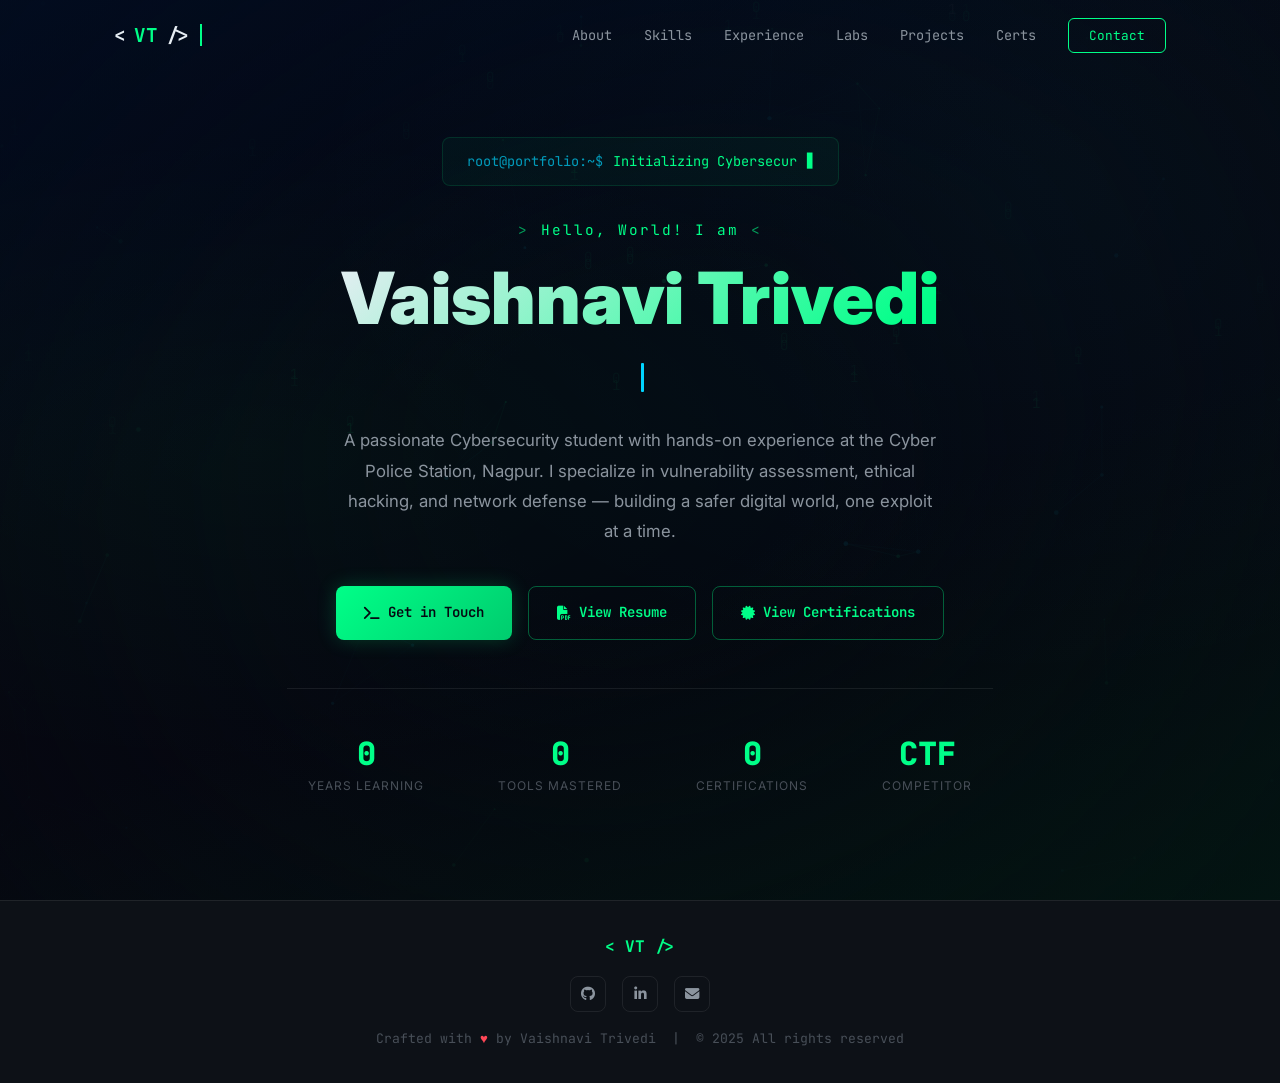
==== commit d94b7cf8: "." ====
--- a/index.html
+++ b/index.html
@@ -17,6 +17,10 @@
 
 <body>
   <div id="page-transition"></div>
+
+  <!-- Custom Cursor -->
+  <div class="custom-cursor" id="custom-cursor"></div>
+  <div class="custom-cursor-trail" id="custom-cursor-trail"></div>
 
   <!-- Animated Cyber Background -->
   <div class="bg-vignette"></div>
@@ -49,38 +53,57 @@
     <div class="container">
       <div class="hero-content-centered">
         <div class="hero-text-centered">
-          <div class="hero-eyebrow">Hello, World! I am</div>
-          <h1 class="hero-name">Vaishnavi Trivedi</h1>
-          <div class="hero-typing-container">
+
+          <!-- Terminal Init Line -->
+          <div class="hero-init-line" id="hero-init">
+            <span class="init-prompt">root@portfolio:~$</span>
+            <span class="init-text" id="init-text"></span>
+            <span class="init-cursor">▊</span>
+          </div>
+
+          <!-- Eyebrow -->
+          <div class="hero-eyebrow hero-reveal" style="--delay: 0.3s">Hello, World! I am</div>
+
+          <!-- Name -->
+          <h1 class="hero-name hero-reveal" style="--delay: 0.5s">Vaishnavi Trivedi</h1>
+
+          <!-- Typing Animation -->
+          <div class="hero-typing-container hero-reveal" style="--delay: 0.7s">
             <span id="typing-text"></span><span class="cursor"></span>
           </div>
-          <p class="hero-desc-centered">
+
+          <!-- Description -->
+          <p class="hero-desc-centered hero-reveal" style="--delay: 0.9s">
             A passionate Cybersecurity student with hands-on experience at the Cyber Police Station, Nagpur.
             I specialize in vulnerability assessment, ethical hacking, and network defense — building a safer digital
             world, one exploit at a time.
           </p>
-          <div class="hero-btns-centered">
+
+          <!-- Buttons -->
+          <div class="hero-btns-centered hero-reveal" style="--delay: 1.1s">
             <a href="contact.html" class="btn btn-primary" id="hero-contact-btn">
               <i class="fas fa-terminal"></i> Get in Touch
             </a>
-            <a href="resume.pdf" class="btn btn-outline" target="_blank" title="View Resume">
+            <a href="VAISHNAVI_TRIVEDI_RESUME-1.pdf" class="btn btn-outline" target="_blank" title="View Resume">
               <i class="fas fa-file-pdf"></i> View Resume
             </a>
             <a href="certifications.html" class="btn btn-outline" id="hero-cert-btn" title="View Certifications">
               <i class="fas fa-certificate"></i> View Certifications
             </a>
           </div>
-          <div class="hero-stats-centered">
+
+          <!-- Stats -->
+          <div class="hero-stats-centered hero-reveal" style="--delay: 1.3s">
             <div class="stat-item">
-              <div class="stat-number">2+</div>
+              <div class="stat-number" data-target="2" data-suffix="+">0</div>
               <div class="stat-label">Years Learning</div>
             </div>
             <div class="stat-item">
-              <div class="stat-number">10+</div>
+              <div class="stat-number" data-target="10" data-suffix="+">0</div>
               <div class="stat-label">Tools Mastered</div>
             </div>
             <div class="stat-item">
-              <div class="stat-number">3+</div>
+              <div class="stat-number" data-target="3" data-suffix="+">0</div>
               <div class="stat-label">Certifications</div>
             </div>
             <div class="stat-item">
@@ -88,6 +111,7 @@
               <div class="stat-label">Competitor</div>
             </div>
           </div>
+
         </div>
       </div>
     </div>
--- a/style.css
+++ b/style.css
@@ -38,6 +38,51 @@
   color: var(--text-primary);
   line-height: 1.7;
   overflow-x: hidden;
+  cursor: none;
+}
+
+/* ===== CUSTOM CURSOR ===== */
+.custom-cursor {
+  width: 12px;
+  height: 12px;
+  background: var(--neon-green);
+  border-radius: 50%;
+  position: fixed;
+  top: -20px;
+  left: -20px;
+  pointer-events: none;
+  z-index: 10001;
+  transition: transform 0.1s ease-out, opacity 0.3s ease;
+  transform: translate(-50%, -50%);
+  box-shadow: 0 0 8px rgba(0, 255, 136, 0.6), 0 0 20px rgba(0, 255, 136, 0.2);
+}
+.custom-cursor-trail {
+  width: 36px;
+  height: 36px;
+  border: 1.5px solid rgba(0, 255, 136, 0.35);
+  border-radius: 50%;
+  position: fixed;
+  top: -40px;
+  left: -40px;
+  pointer-events: none;
+  z-index: 10000;
+  transition: left 0.15s ease-out, top 0.15s ease-out, width 0.3s ease, height 0.3s ease, opacity 0.3s ease;
+  transform: translate(-50%, -50%);
+}
+.custom-cursor.hovering {
+  transform: translate(-50%, -50%) scale(1.8);
+  background: rgba(0, 255, 136, 0.8);
+  box-shadow: 0 0 14px rgba(0, 255, 136, 0.8), 0 0 30px rgba(0, 255, 136, 0.3);
+}
+.custom-cursor-trail.hovering {
+  width: 50px;
+  height: 50px;
+  border-color: rgba(0, 212, 255, 0.4);
+}
+
+/* Hide default cursor everywhere */
+a, button, input, textarea, select, [role="button"] {
+  cursor: none;
 }
 
 /* ===== SCROLLBAR ===== */
@@ -69,9 +114,11 @@
   position: fixed;
   inset: 0;
   background: 
-    radial-gradient(ellipse at 20% 50%, rgba(0, 255, 136, 0.03) 0%, transparent 50%),
-    radial-gradient(ellipse at 80% 20%, rgba(0, 212, 255, 0.03) 0%, transparent 50%),
-    radial-gradient(circle at center, transparent 30%, rgba(6, 8, 17, 0.85) 100%);
+    linear-gradient(160deg, rgba(0, 15, 40, 0.6) 0%, transparent 40%),
+    linear-gradient(340deg, rgba(0, 40, 20, 0.4) 0%, transparent 40%),
+    radial-gradient(ellipse at 20% 50%, rgba(0, 255, 136, 0.04) 0%, transparent 50%),
+    radial-gradient(ellipse at 80% 20%, rgba(0, 212, 255, 0.04) 0%, transparent 50%),
+    radial-gradient(circle at center, transparent 20%, rgba(6, 8, 17, 0.9) 100%);
   z-index: 1;
   pointer-events: none;
 }
@@ -90,7 +137,7 @@
   inset: 0;
   z-index: 0;
   pointer-events: none;
-  opacity: 0.12;
+  opacity: 0.1;
 }
 
 /* ===== UTILITY ===== */
@@ -275,16 +322,55 @@
   margin: 0 auto;
 }
 
-.hero-header-top {
-  margin-bottom: 40px;
-  animation: fadeInDown 0.8s ease forwards;
-}
-
 .hero-text-centered {
   display: flex;
   flex-direction: column;
   align-items: center;
-  animation: fadeInUp 0.8s ease forwards;
+}
+
+/* Staggered Hero Reveal */
+.hero-reveal {
+  opacity: 0;
+  transform: translateY(24px);
+  animation: heroSlideUp 0.7s ease-in-out forwards;
+  animation-delay: var(--delay, 0s);
+}
+
+@keyframes heroSlideUp {
+  to {
+    opacity: 1;
+    transform: translateY(0);
+  }
+}
+
+/* Terminal Init Line */
+.hero-init-line {
+  font-family: var(--font-mono);
+  font-size: 0.85rem;
+  color: var(--neon-green);
+  margin-bottom: 32px;
+  padding: 12px 24px;
+  background: rgba(0, 255, 136, 0.04);
+  border: 1px solid rgba(0, 255, 136, 0.12);
+  border-radius: 8px;
+  display: inline-flex;
+  align-items: center;
+  gap: 10px;
+  opacity: 0;
+  animation: heroSlideUp 0.6s ease-in-out forwards;
+  animation-delay: 0.1s;
+}
+.init-prompt {
+  color: var(--neon-cyan);
+  opacity: 0.7;
+}
+.init-text {
+  color: var(--neon-green);
+}
+.init-cursor {
+  color: var(--neon-green);
+  animation: blink 0.8s step-end infinite;
+  font-size: 0.9em;
 }
 
 .hero-eyebrow {
@@ -305,10 +391,19 @@
   font-weight: 900;
   line-height: 1.1;
   margin-bottom: 16px;
-  background: linear-gradient(135deg, var(--text-primary) 0%, var(--neon-green) 100%);
+  background: linear-gradient(135deg, var(--text-primary) 0%, var(--neon-green) 50%, var(--neon-cyan) 100%);
+  background-size: 200% auto;
   -webkit-background-clip: text;
   -webkit-text-fill-color: transparent;
   background-clip: text;
+  animation: heroSlideUp 0.7s ease-in-out forwards, nameShimmer 4s ease-in-out infinite;
+  animation-delay: 0.5s, 2s;
+  opacity: 0;
+}
+
+@keyframes nameShimmer {
+  0%, 100% { background-position: 0% center; }
+  50% { background-position: 100% center; }
 }
 
 .hero-typing-container {
@@ -335,7 +430,7 @@
 }
 
 .hero-desc-centered {
-  font-size: 1.1rem;
+  font-size: 1.05rem;
   color: var(--text-secondary);
   max-width: 600px;
   margin-bottom: 40px;
@@ -356,12 +451,12 @@
   font-family: var(--font-mono);
   font-size: 0.875rem;
   font-weight: 600;
-  cursor: pointer;
+  cursor: none;
   text-decoration: none;
   display: inline-flex;
   align-items: center;
   gap: 8px;
-  transition: var(--transition);
+  transition: all 0.3s ease-in-out;
   position: relative;
   overflow: hidden;
 }
@@ -369,7 +464,7 @@
   content: '';
   position: absolute;
   inset: 0;
-  background: linear-gradient(45deg, transparent, rgba(255,255,255,0.03), transparent);
+  background: linear-gradient(45deg, transparent, rgba(255,255,255,0.05), transparent);
   transform: translateX(-100%);
   transition: transform 0.5s ease;
 }
@@ -379,35 +474,47 @@
   background: linear-gradient(135deg, var(--neon-green) 0%, #00cc6e 100%);
   color: var(--bg-primary);
   border: none;
-  box-shadow: 0 0 30px rgba(0, 255, 136, 0.3);
+  box-shadow: 0 0 20px rgba(0, 255, 136, 0.2);
 }
 .btn-primary:hover {
-  transform: translateY(-2px);
-  box-shadow: 0 0 50px rgba(0, 255, 136, 0.5);
+  transform: translateY(-3px) scale(1.03);
+  box-shadow: 0 0 40px rgba(0, 255, 136, 0.45), 0 0 80px rgba(0, 255, 136, 0.15);
 }
 
 .btn-outline {
   background: transparent;
   color: var(--neon-green);
-  border: 1px solid rgba(0, 255, 136, 0.4);
+  border: 1px solid rgba(0, 255, 136, 0.35);
 }
 .btn-outline:hover {
-  background: var(--accent-dim);
+  background: rgba(0, 255, 136, 0.08);
   border-color: var(--neon-green);
-  transform: translateY(-2px);
-  box-shadow: var(--shadow-glow);
+  transform: translateY(-3px) scale(1.03);
+  box-shadow: 0 0 25px rgba(0, 255, 136, 0.2), 0 0 60px rgba(0, 255, 136, 0.08);
 }
 
 .hero-stats-centered {
   display: flex;
-  gap: 40px;
+  gap: 32px;
   flex-wrap: wrap;
   justify-content: center;
   border-top: 1px solid var(--border);
   padding-top: 32px;
   width: 100%;
 }
-.stat-item { text-align: center; }
+.stat-item {
+  text-align: center;
+  padding: 16px 20px;
+  border-radius: 10px;
+  border: 1px solid transparent;
+  transition: all 0.3s ease-in-out;
+}
+.stat-item:hover {
+  border-color: rgba(0, 255, 136, 0.15);
+  background: rgba(0, 255, 136, 0.04);
+  transform: translateY(-4px);
+  box-shadow: 0 8px 24px rgba(0, 0, 0, 0.3);
+}
 .stat-number {
   font-size: 2rem;
   font-weight: 900;
@@ -420,7 +527,7 @@
   color: var(--text-muted);
   text-transform: uppercase;
   letter-spacing: 1px;
-  margin-top: 4px;
+  margin-top: 6px;
 }
 
 .hero-image-wrap-centered {
@@ -1072,15 +1179,25 @@
   from { opacity: 0; transform: translateY(30px); }
   to { opacity: 1; transform: translateY(0); }
 }
+@keyframes fadeInDown {
+  from { opacity: 0; transform: translateY(-20px); }
+  to { opacity: 1; transform: translateY(0); }
+}
 
 .reveal {
   opacity: 0;
   transform: translateY(30px);
-  transition: opacity 0.7s ease, transform 0.7s ease;
+  transition: opacity 0.7s ease-in-out, transform 0.7s ease-in-out;
 }
 .reveal.visible {
   opacity: 1;
   transform: translateY(0);
+}
+
+/* ===== MOBILE: Disable custom cursor ===== */
+@media (hover: none), (pointer: coarse) {
+  .custom-cursor, .custom-cursor-trail { display: none !important; }
+  body, a, button, input, textarea, select, .btn { cursor: auto !important; }
 }
 
 /* ===== MOBILE NAV ===== */
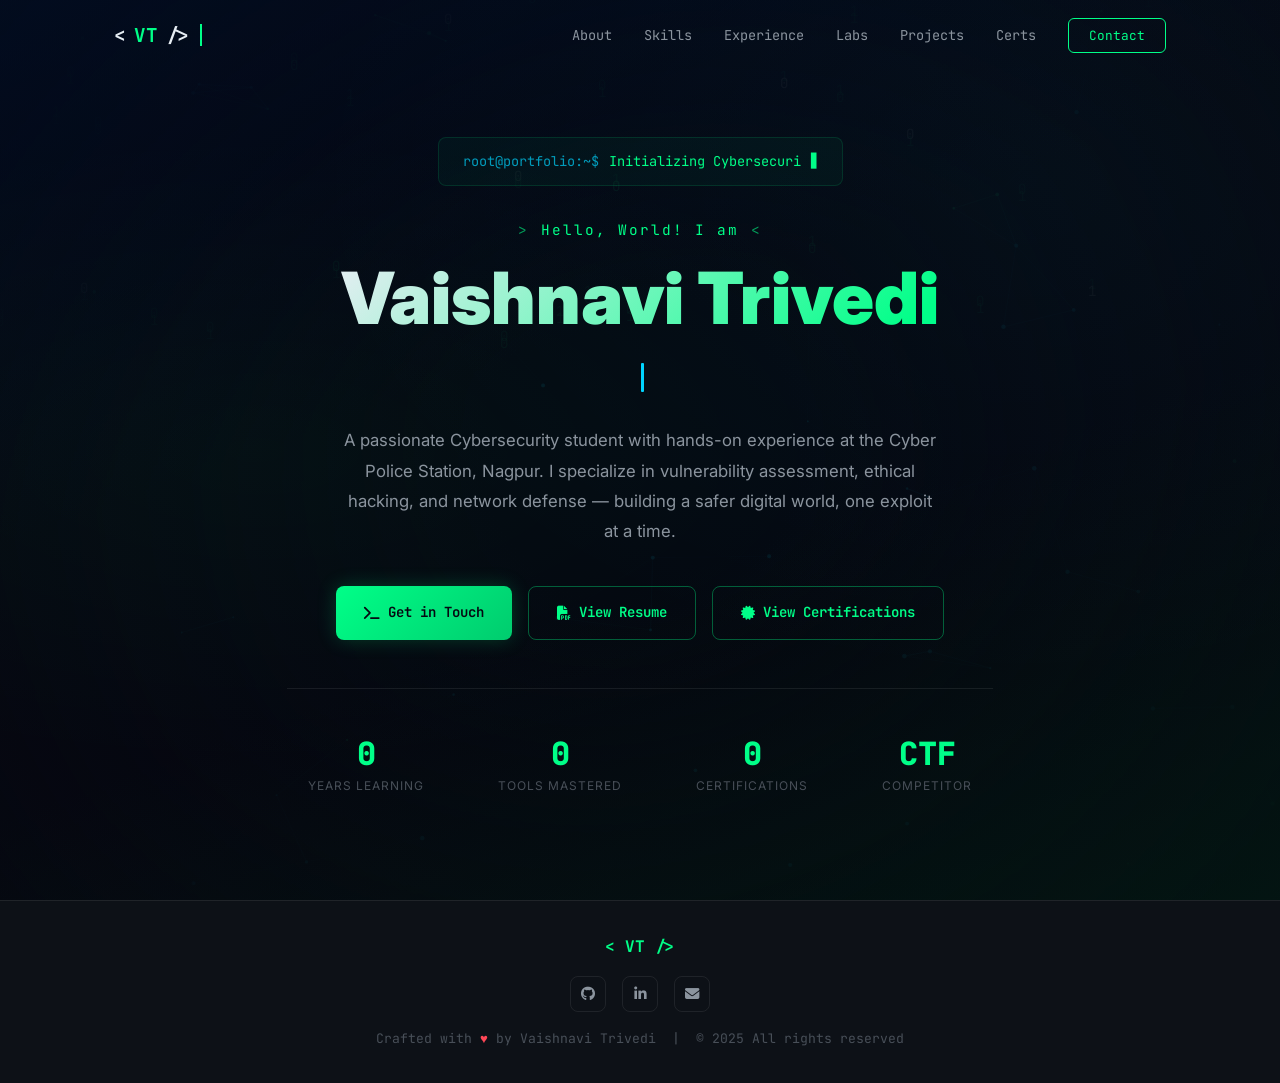
==== commit 4c055ad9: "Update index.html" ====
--- a/index.html
+++ b/index.html
@@ -145,4 +145,4 @@
   <script src="script.js"></script>
 </body>
 
-</html>+</html>
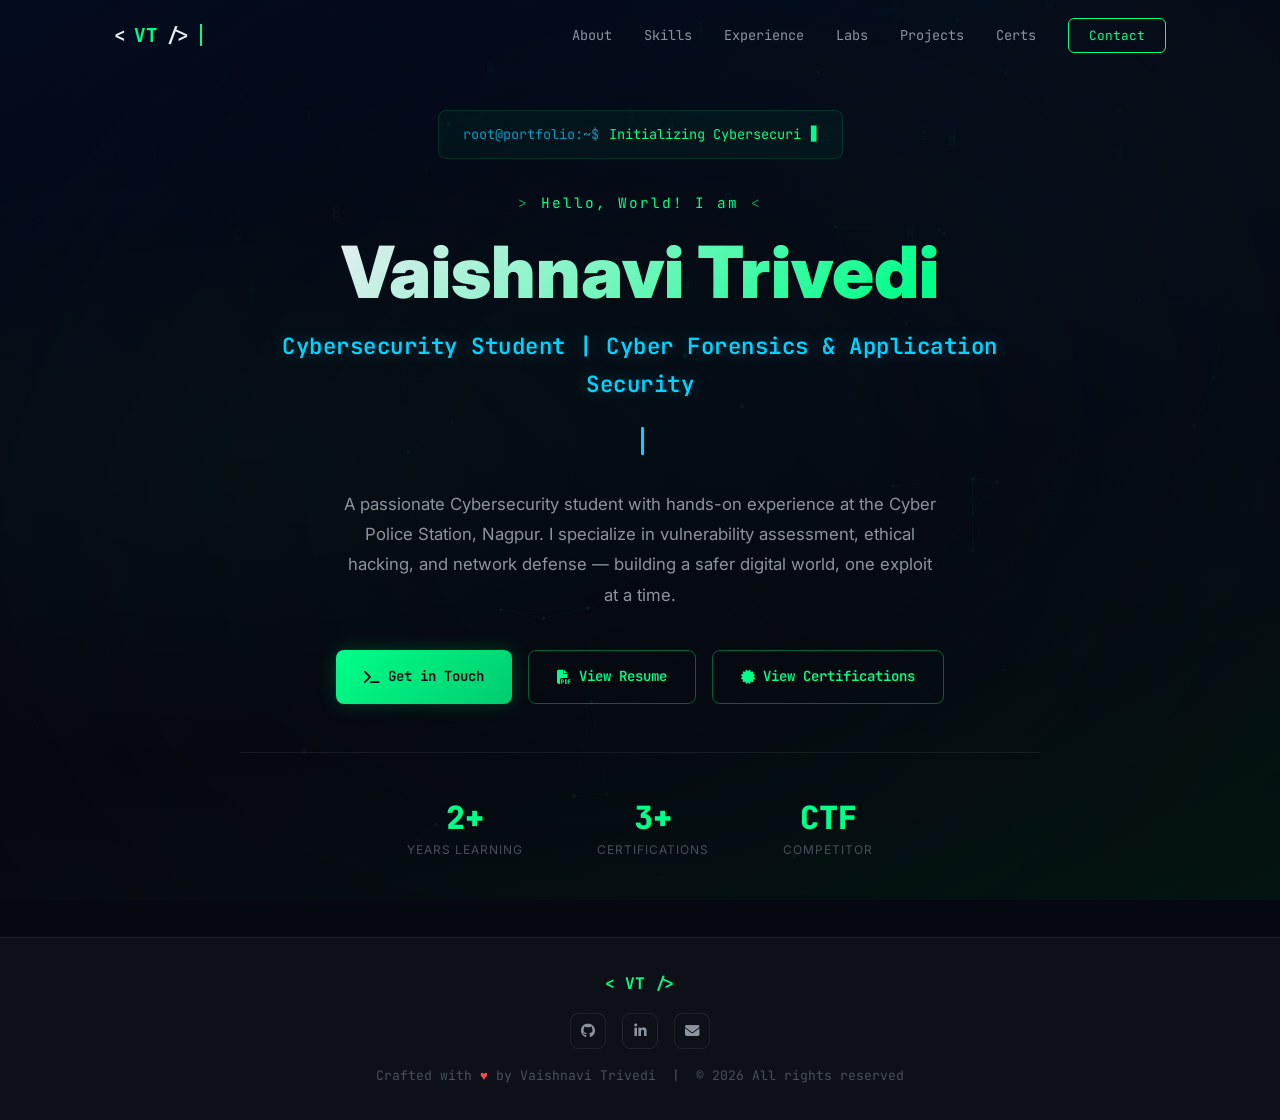
==== commit 299aaa59: "Update portfolio: featured projects, headline, stats, SEO, LinkedIn and footer" ====
--- a/index.html
+++ b/index.html
@@ -5,10 +5,15 @@
   <meta charset="UTF-8" />
   <meta name="viewport" content="width=device-width, initial-scale=1.0" />
   <meta name="description"
-    content="Vaishnavi Trivedi – Cybersecurity Student & Ethical Hacker. Portfolio showcasing skills in network security, penetration testing, and digital forensics." />
+    content="Vaishnavi Trivedi, Cybersecurity student and cyber forensics intern: APK malware analysis, application security, UPI fraud detection." />
   <meta name="keywords"
-    content="Vaishnavi Trivedi, Cybersecurity, Ethical Hacking, CEH, Kali Linux, Penetration Testing, Portfolio" />
+    content="Vaishnavi Trivedi, Cybersecurity, Ethical Hacking, CEH, Cyber Forensics, Application Security, UPI Fraud Detection, APK Malware Analysis, Portfolio" />
   <meta name="author" content="Vaishnavi Trivedi" />
+  <meta property="og:title" content="Vaishnavi Trivedi | Cybersecurity Student | Cyber Forensics & Application Security" />
+  <meta property="og:description"
+    content="Vaishnavi Trivedi, Cybersecurity student and cyber forensics intern: APK malware analysis, application security, UPI fraud detection." />
+  <meta property="og:type" content="website" />
+  <meta property="og:image" content="profile.png" />
   <title>Vaishnavi Trivedi | Cybersecurity Portfolio</title>
   <link rel="stylesheet" href="style.css" />
   <!-- Font Awesome for icons -->
@@ -67,6 +72,9 @@
           <!-- Name -->
           <h1 class="hero-name hero-reveal" style="--delay: 0.5s">Vaishnavi Trivedi</h1>
 
+          <!-- Headline -->
+          <div class="hero-headline hero-reveal" style="--delay: 0.6s">Cybersecurity Student | Cyber Forensics &amp; Application Security</div>
+
           <!-- Typing Animation -->
           <div class="hero-typing-container hero-reveal" style="--delay: 0.7s">
             <span id="typing-text"></span><span class="cursor"></span>
@@ -95,15 +103,11 @@
           <!-- Stats -->
           <div class="hero-stats-centered hero-reveal" style="--delay: 1.3s">
             <div class="stat-item">
-              <div class="stat-number" data-target="2" data-suffix="+">0</div>
+              <div class="stat-number" data-target="2" data-suffix="+">2+</div>
               <div class="stat-label">Years Learning</div>
             </div>
             <div class="stat-item">
-              <div class="stat-number" data-target="10" data-suffix="+">0</div>
-              <div class="stat-label">Tools Mastered</div>
-            </div>
-            <div class="stat-item">
-              <div class="stat-number" data-target="3" data-suffix="+">0</div>
+              <div class="stat-number" data-target="3" data-suffix="+">3+</div>
               <div class="stat-label">Certifications</div>
             </div>
             <div class="stat-item">
@@ -125,13 +129,13 @@
         <div class="footer-social">
           <a href="https://github.com/Vaishnavi-07823" target="_blank" rel="noopener" title="GitHub"
             id="footer-github"><i class="fab fa-github"></i></a>
-          <a href="https://linkedin.com/in/vaishnavi-trivedi-8328a9296/" target="_blank" rel="noopener" title="LinkedIn"
+          <a href="https://linkedin.com/in/vaishnavi-trivedi-cyber" target="_blank" rel="noopener" title="LinkedIn"
             id="footer-linkedin"><i class="fab fa-linkedin-in"></i></a>
           <a href="mailto:vaishnavitrivedi240@gmail.com" title="Email" id="footer-email"><i
               class="fas fa-envelope"></i></a>
         </div>
         <div class="footer-text">
-          Crafted with <span class="heart">♥</span> by Vaishnavi Trivedi &nbsp;|&nbsp; © 2025 All rights reserved
+          Crafted with <span class="heart">♥</span> by Vaishnavi Trivedi &nbsp;|&nbsp; © 2026 All rights reserved
         </div>
       </div>
     </div>
--- a/style.css
+++ b/style.css
@@ -1,7 +1,7 @@
 /* ===== IMPORTS ===== */
 @import url('https://fonts.googleapis.com/css2?family=Inter:wght@300;400;500;600;700;800;900&family=JetBrains+Mono:wght@400;500;700&display=swap');
 
-/* ===== CSS VARIABLES ===== */
+/* ==== CSS VARIABLES ===== */
 :root {
   --bg-primary: #060811;
   --bg-secondary: #0d1117;
@@ -401,6 +401,16 @@
   opacity: 0;
 }
 
+.hero-headline {
+  font-family: var(--font-mono);
+  font-size: clamp(1.05rem, 2.5vw, 1.4rem);
+  font-weight: 600;
+  color: var(--neon-cyan);
+  margin-bottom: 14px;
+  letter-spacing: 0.5px;
+  text-shadow: 0 0 15px rgba(0, 212, 255, 0.3);
+}
+
 @keyframes nameShimmer {
   0%, 100% { background-position: 0% center; }
   50% { background-position: 100% center; }
@@ -920,6 +930,31 @@
   background: var(--accent-dim);
   border: 1px solid rgba(0, 255, 136, 0.2);
   border-radius: 12px;
+}
+
+.featured-badge {
+  display: inline-flex;
+  align-items: center;
+  gap: 6px;
+  font-family: var(--font-mono);
+  font-size: 0.72rem;
+  font-weight: 700;
+  color: var(--neon-green);
+  background: rgba(0, 255, 136, 0.12);
+  border: 1px solid rgba(0, 255, 136, 0.4);
+  padding: 4px 12px;
+  border-radius: 20px;
+  width: fit-content;
+  text-transform: uppercase;
+  letter-spacing: 1px;
+  box-shadow: 0 0 12px rgba(0, 255, 136, 0.15);
+  margin-bottom: 6px;
+}
+
+.project-icon-top {
+  font-size: 2.2rem;
+  color: var(--neon-cyan);
+  margin-bottom: 8px;
 }
 .project-title { font-size: 1.1rem; font-weight: 700; color: var(--text-primary); }
 .project-desc { font-size: 0.875rem; color: var(--text-secondary); line-height: 1.8; flex-grow: 1; margin-bottom: 8px;}
